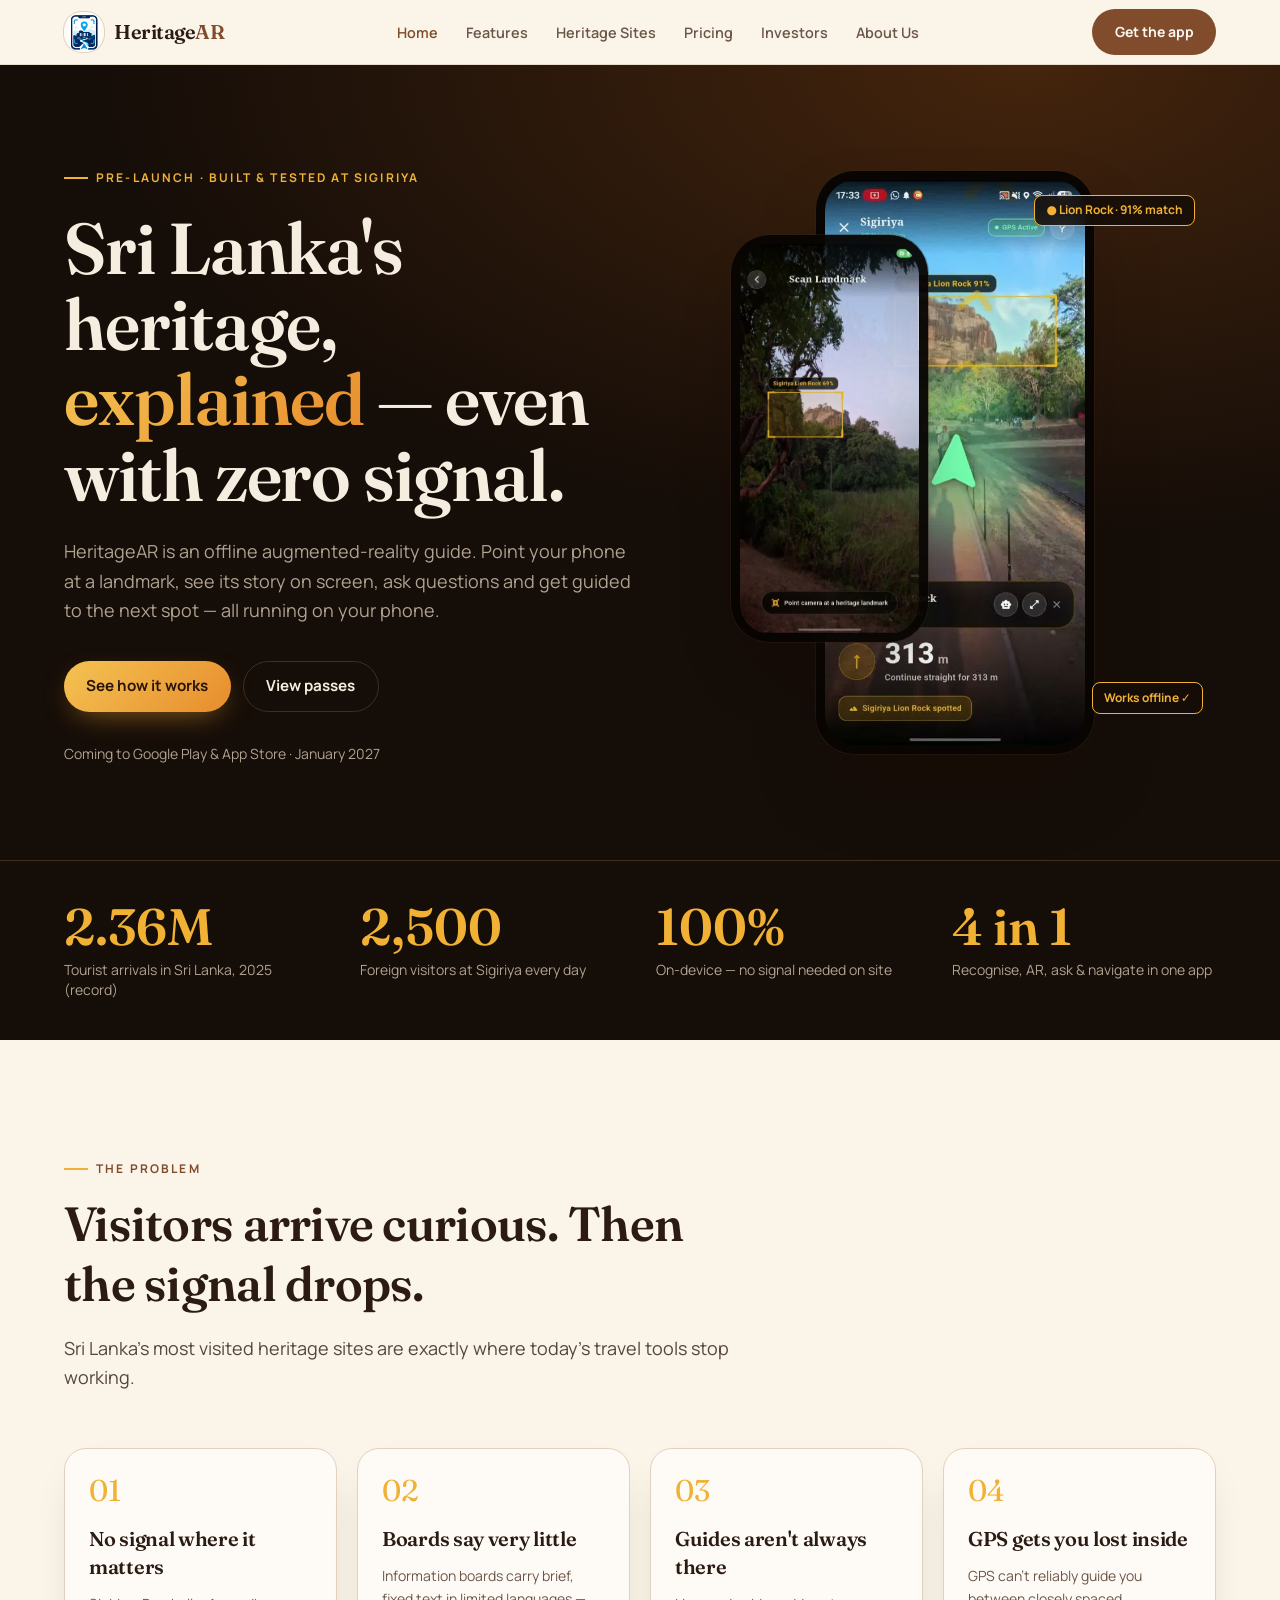
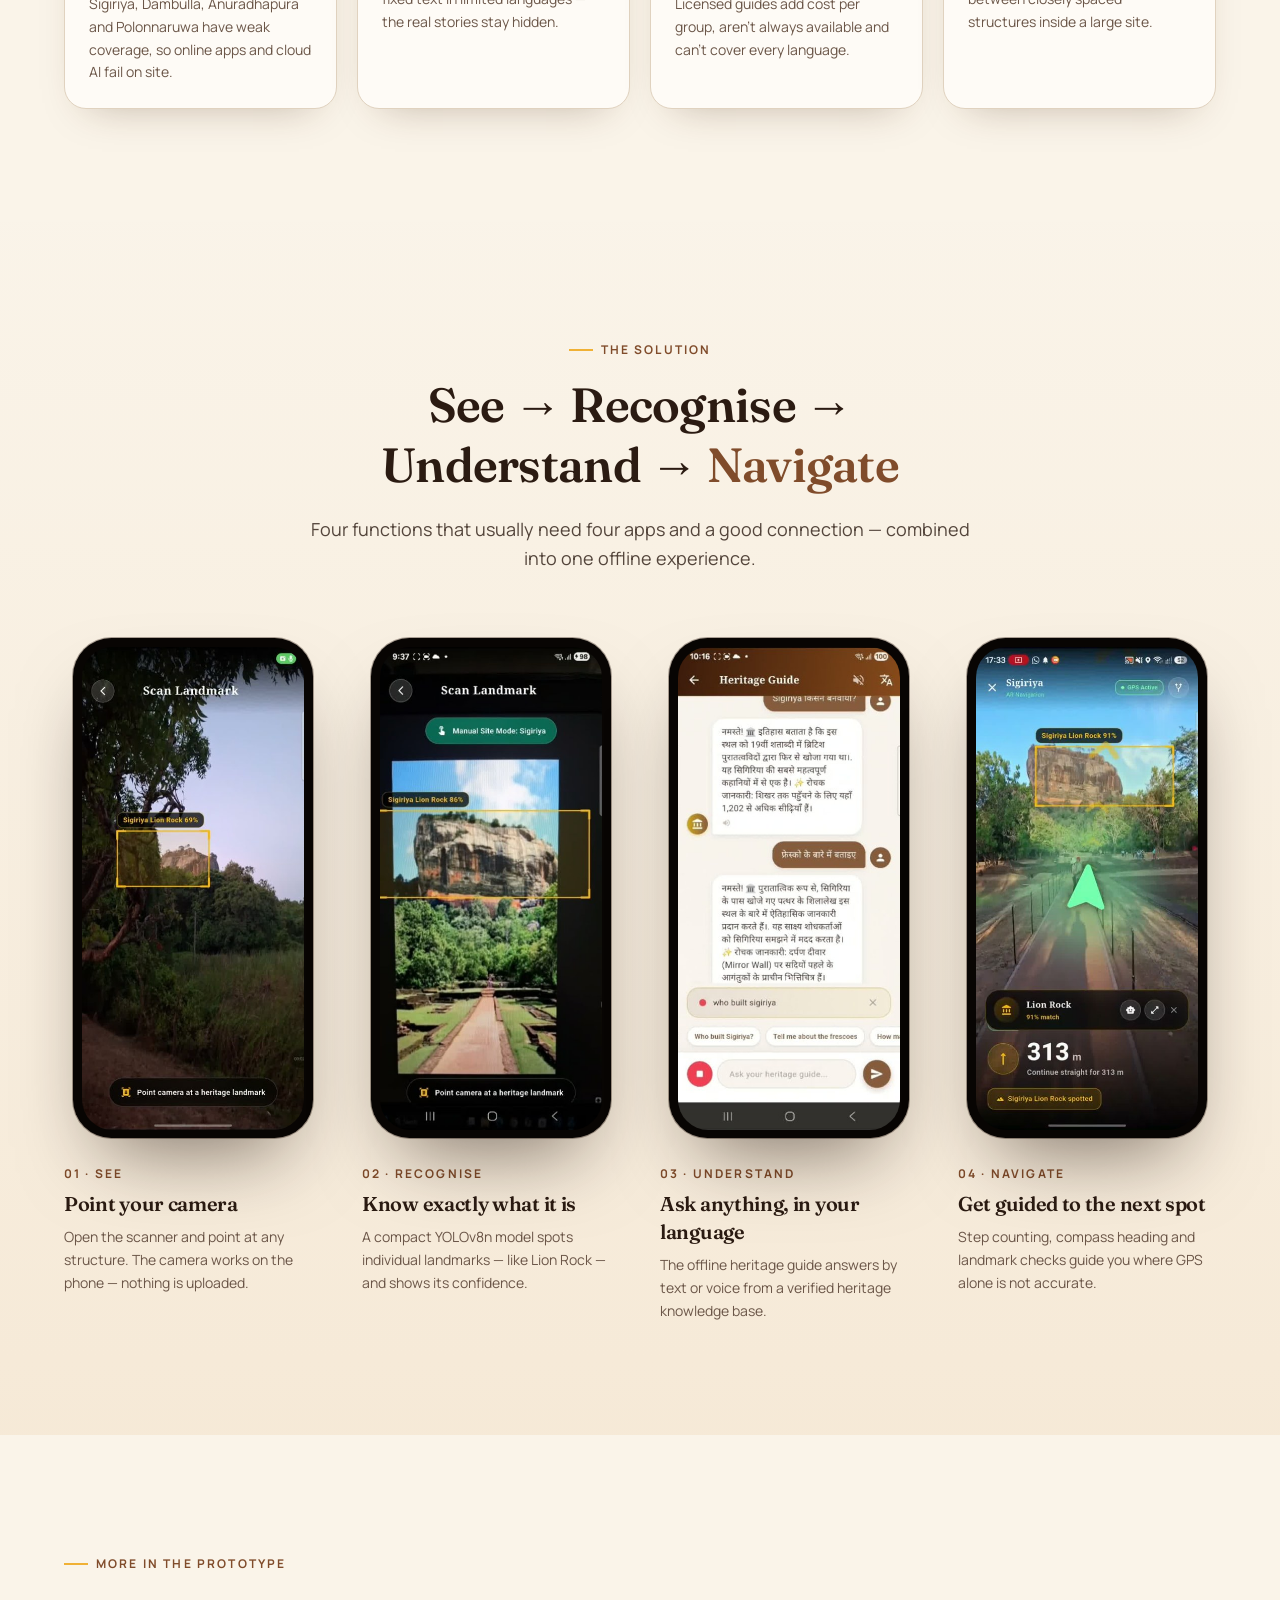
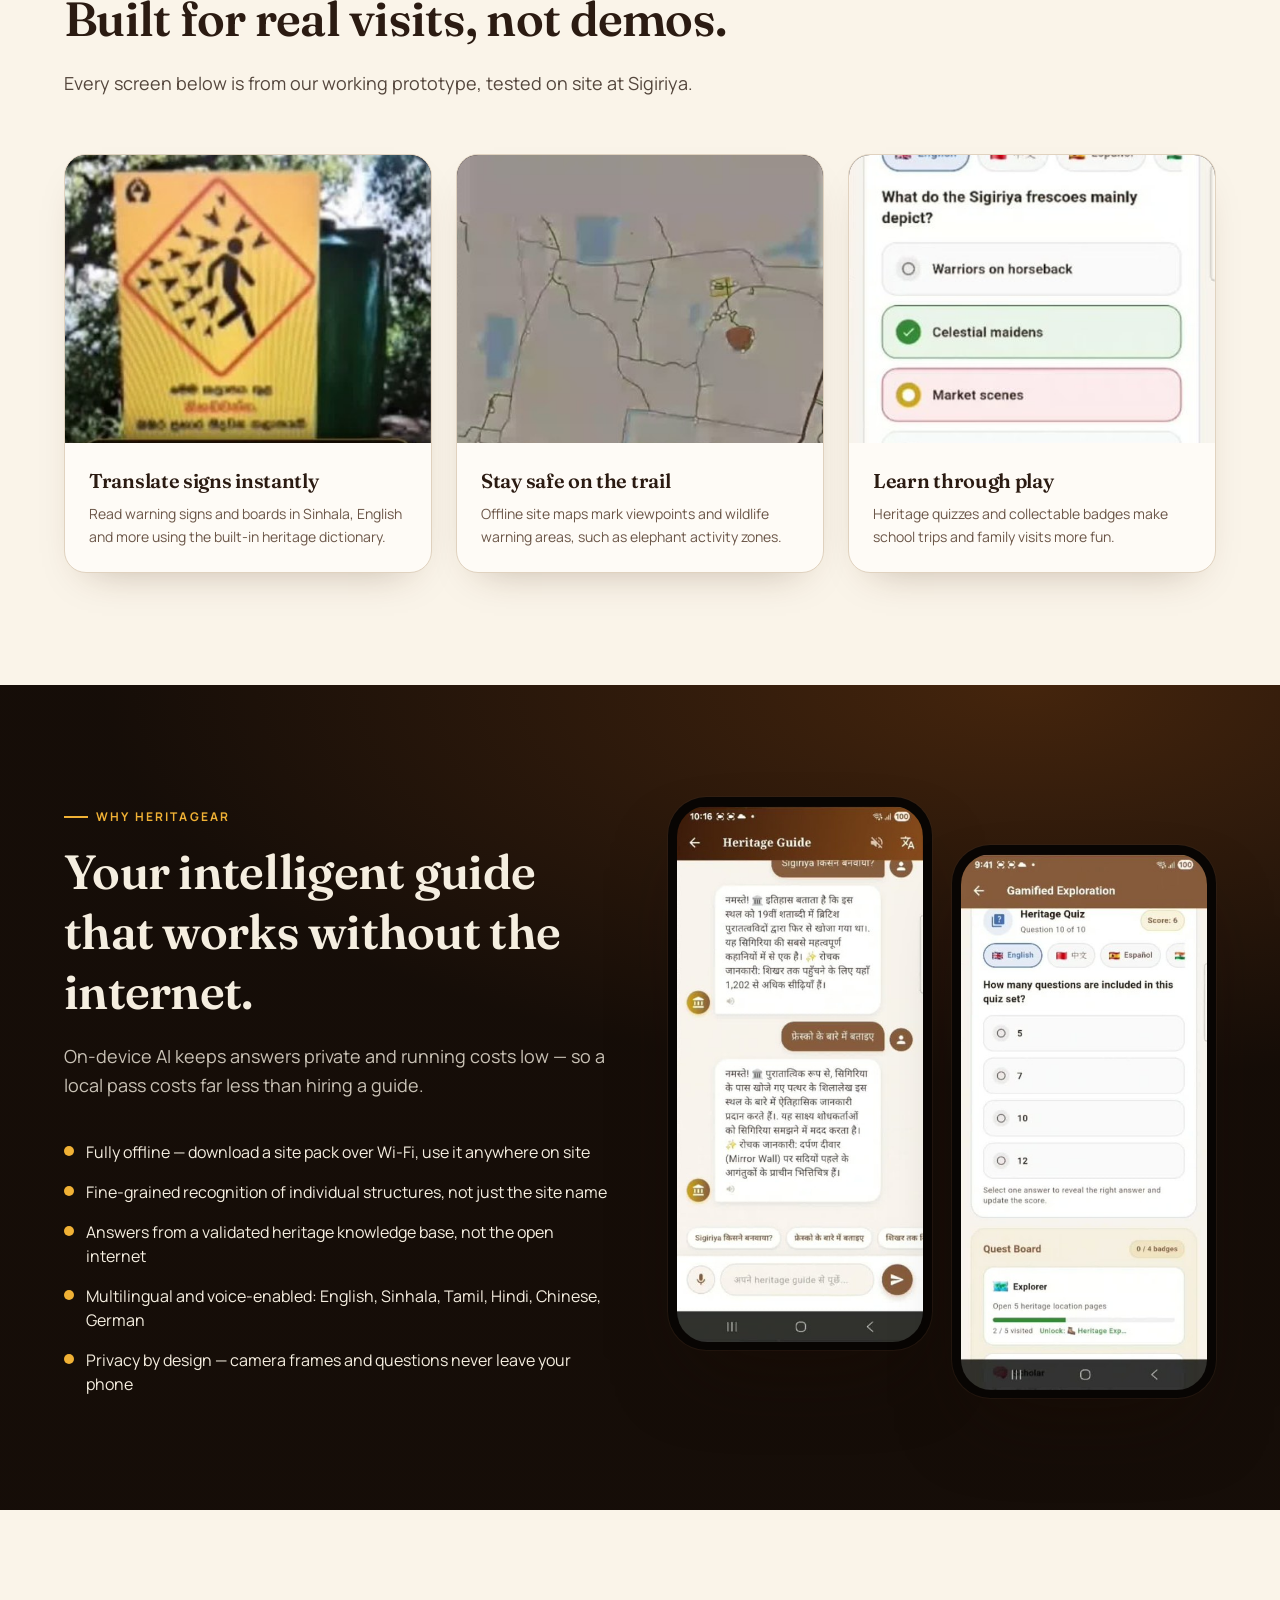
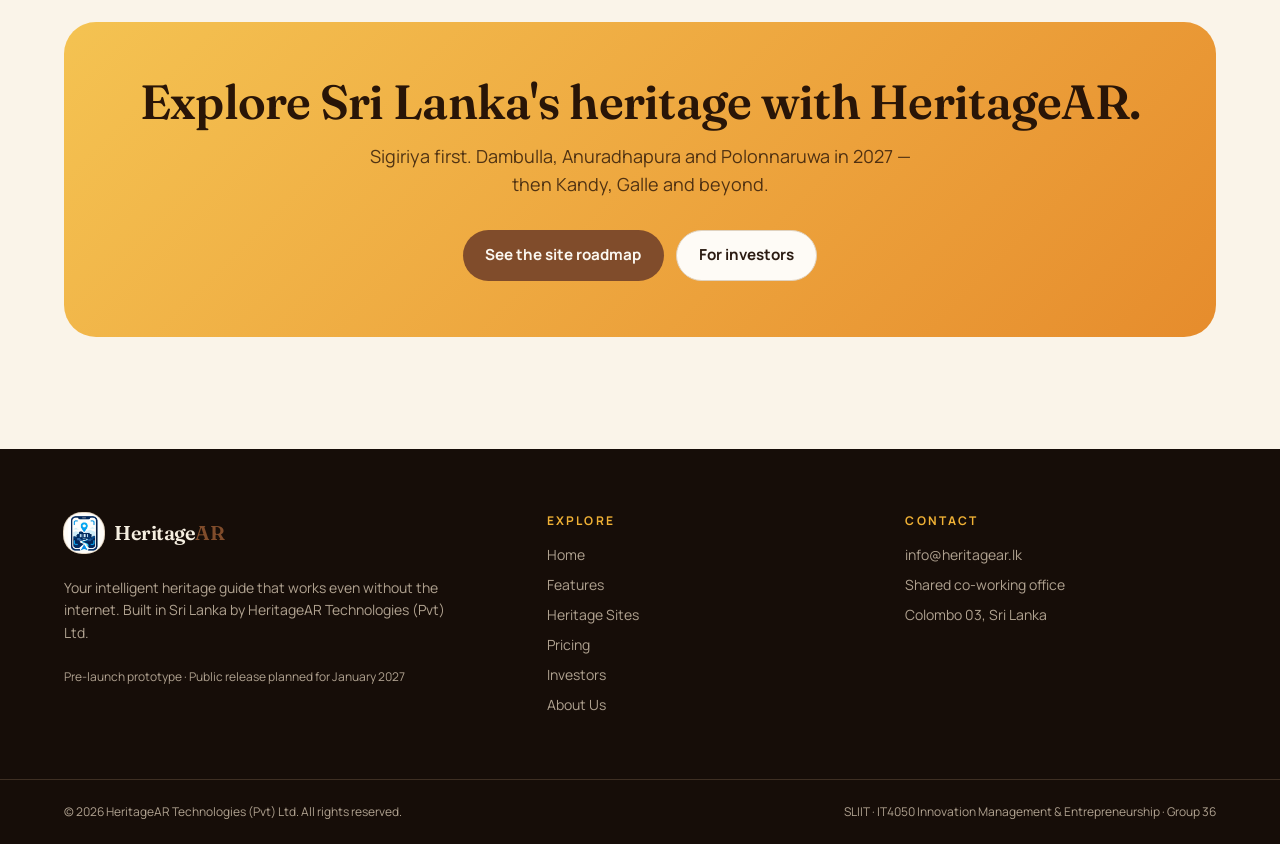
==== index.html @ 264a01e4 "update" ====
<!DOCTYPE html>
<html lang="en">
<head>
<meta charset="utf-8">
<meta name="viewport" content="width=device-width, initial-scale=1">
<title>HeritageAR — Your Offline AR Heritage Guide for Sri Lanka</title>
<meta name="description" content="Point your phone at Sigiriya and more. HeritageAR recognises landmarks, shows AR stories, answers questions and guides you — with no internet.">
<link rel="icon" href="favicon.ico">
<link rel="preconnect" href="https://fonts.googleapis.com">
<link rel="preconnect" href="https://fonts.gstatic.com" crossorigin>
<link rel="stylesheet" href="https://fonts.googleapis.com/css2?family=Fraunces:opsz,wght@9..144,400;9..144,600;9..144,700&family=Manrope:wght@400;500;600;700;800&display=swap">
<link rel="stylesheet" href="style.css">
</head>
<body>
<div class="flex min-h-screen flex-col" data-tsd-source="/src/routes/__root.tsx:136:7"><header class="sticky top-0 z-50 border-b border-border/70 bg-background/85 backdrop-blur-md" data-tsd-source="/src/components/site/SiteHeader.tsx:28:5"><nav aria-label="Primary" class="container-site flex h-16 items-center justify-between gap-6" data-tsd-source="/src/components/site/SiteHeader.tsx:29:7"><a class="inline-flex items-center gap-2.5 active" aria-label="HeritageAR home" data-tsd-source="/src/components/site/SiteHeader.tsx:15:5" href="index.html" data-status="active" aria-current="page"><span class="grid h-10 w-10 place-items-center overflow-hidden rounded-xl bg-card ring-1 ring-border" data-tsd-source="/src/components/site/SiteHeader.tsx:16:7"><img src="images/heritagear-logo-icon.png" alt="" class="h-9 w-9 object-contain" data-tsd-source="/src/components/site/SiteHeader.tsx:17:9"></span><span class="font-display text-xl font-semibold tracking-tight" data-tsd-source="/src/components/site/SiteHeader.tsx:19:7">Heritage<span class="text-primary" data-tsd-source="/src/components/site/SiteHeader.tsx:20:17">AR</span></span></a><ul class="hidden items-center gap-7 lg:flex" data-tsd-source="/src/components/site/SiteHeader.tsx:31:9"><li data-tsd-source="/src/components/site/SiteHeader.tsx:33:13"><a class="nav-link nav-link active" data-tsd-source="/src/components/site/SiteHeader.tsx:34:15" href="index.html" data-status="active" aria-current="page">Home</a></li><li data-tsd-source="/src/components/site/SiteHeader.tsx:33:13"><a class="nav-link" data-tsd-source="/src/components/site/SiteHeader.tsx:34:15" href="features.html">Features</a></li><li data-tsd-source="/src/components/site/SiteHeader.tsx:33:13"><a class="nav-link" data-tsd-source="/src/components/site/SiteHeader.tsx:34:15" href="sites.html">Heritage Sites</a></li><li data-tsd-source="/src/components/site/SiteHeader.tsx:33:13"><a class="nav-link" data-tsd-source="/src/components/site/SiteHeader.tsx:34:15" href="pricing.html">Pricing</a></li><li data-tsd-source="/src/components/site/SiteHeader.tsx:33:13"><a class="nav-link" data-tsd-source="/src/components/site/SiteHeader.tsx:34:15" href="investors.html">Investors</a></li><li data-tsd-source="/src/components/site/SiteHeader.tsx:33:13"><a class="nav-link" data-tsd-source="/src/components/site/SiteHeader.tsx:34:15" href="about.html">About Us</a></li></ul><div class="hidden lg:block" data-tsd-source="/src/components/site/SiteHeader.tsx:45:9"><a class="btn btn-primary text-sm" data-tsd-source="/src/components/site/SiteHeader.tsx:46:11" href="pricing.html">Get the app</a></div><details class="mobile-nav relative lg:hidden" data-tsd-source="/src/components/site/SiteHeader.tsx:50:9"><summary class="btn btn-outline px-4 py-2 text-sm" aria-label="Open menu" data-tsd-source="/src/components/site/SiteHeader.tsx:51:11">Menu</summary><ul class="card-heritage absolute right-0 mt-3 w-56 p-2" data-tsd-source="/src/components/site/SiteHeader.tsx:54:11"><li data-tsd-source="/src/components/site/SiteHeader.tsx:56:15"><a class="block rounded-lg px-3 py-2.5 text-sm font-semibold hover:bg-muted active" data-tsd-source="/src/components/site/SiteHeader.tsx:57:17" href="index.html" data-status="active" aria-current="page">Home</a></li><li data-tsd-source="/src/components/site/SiteHeader.tsx:56:15"><a class="block rounded-lg px-3 py-2.5 text-sm font-semibold hover:bg-muted" data-tsd-source="/src/components/site/SiteHeader.tsx:57:17" href="features.html">Features</a></li><li data-tsd-source="/src/components/site/SiteHeader.tsx:56:15"><a class="block rounded-lg px-3 py-2.5 text-sm font-semibold hover:bg-muted" data-tsd-source="/src/components/site/SiteHeader.tsx:57:17" href="sites.html">Heritage Sites</a></li><li data-tsd-source="/src/components/site/SiteHeader.tsx:56:15"><a class="block rounded-lg px-3 py-2.5 text-sm font-semibold hover:bg-muted" data-tsd-source="/src/components/site/SiteHeader.tsx:57:17" href="pricing.html">Pricing</a></li><li data-tsd-source="/src/components/site/SiteHeader.tsx:56:15"><a class="block rounded-lg px-3 py-2.5 text-sm font-semibold hover:bg-muted" data-tsd-source="/src/components/site/SiteHeader.tsx:57:17" href="investors.html">Investors</a></li><li data-tsd-source="/src/components/site/SiteHeader.tsx:56:15"><a class="block rounded-lg px-3 py-2.5 text-sm font-semibold hover:bg-muted" data-tsd-source="/src/components/site/SiteHeader.tsx:57:17" href="about.html">About Us</a></li></ul></details></nav></header><main id="main" class="flex-1" data-tsd-source="/src/routes/__root.tsx:138:9"><!--$--><section class="on-night bg-night-glow relative overflow-hidden" data-tsd-source="/src/routes/index.tsx:114:7"><div class="container-site grid items-center gap-14 py-16 md:py-24 lg:grid-cols-[1.1fr_1fr]" data-tsd-source="/src/routes/index.tsx:115:9"><div class="rise" data-tsd-source="/src/routes/index.tsx:116:11"><span class="eyebrow" data-tsd-source="/src/routes/index.tsx:117:13">Pre-launch · Built &amp; tested at Sigiriya</span><h1 class="mt-6 text-4xl font-semibold leading-[1.05] md:text-6xl lg:text-7xl" data-tsd-source="/src/routes/index.tsx:118:13">Sri Lanka's heritage, <span class="text-lamp" data-tsd-source="/src/routes/index.tsx:119:37">explained</span> — even with zero signal.</h1><p class="mt-6 max-w-xl text-lg leading-relaxed text-night-muted" data-tsd-source="/src/routes/index.tsx:122:13">HeritageAR is an offline augmented-reality guide. Point your phone at a landmark, see its story on screen, ask questions and get guided to the next spot — all running on your phone.</p><div class="mt-9 flex flex-wrap gap-3" data-tsd-source="/src/routes/index.tsx:127:13"><a class="btn btn-lamp" data-tsd-source="/src/routes/index.tsx:128:15" href="features.html">See how it works</a><a class="btn btn-ghost-night" data-tsd-source="/src/routes/index.tsx:131:15" href="pricing.html">View passes</a></div><p class="mt-8 text-sm text-night-muted" data-tsd-source="/src/routes/index.tsx:135:13">Coming to Google Play &amp; App Store · January 2027</p></div><div class="relative mx-auto flex w-full max-w-md justify-center" data-tsd-source="/src/routes/index.tsx:140:11"><div class="phone float-slow w-[62%]" data-tsd-source="/src/components/site/PhoneFrame.tsx:15:5"><img src="images/heritagear-ar-navigation.jpg" alt="HeritageAR AR navigation at Sigiriya" loading="lazy" data-tsd-source="/src/components/site/PhoneFrame.tsx:16:7"></div><div class="phone float-slower absolute -left-2 top-16 w-[44%] opacity-95 sm:left-0" data-tsd-source="/src/components/site/PhoneFrame.tsx:15:5"><img src="images/heritagear-scan-sigiriya.jpg" alt="HeritageAR landmark scanner" loading="lazy" data-tsd-source="/src/components/site/PhoneFrame.tsx:16:7"></div><span class="ar-tag absolute right-0 top-6 sm:-right-4" data-tsd-source="/src/routes/index.tsx:151:13">● Lion Rock · 91% match</span><span class="ar-tag absolute bottom-10 right-2 sm:-right-6" data-tsd-source="/src/routes/index.tsx:152:13">Works offline ✓</span></div></div><div class="border-t border-night-border" data-tsd-source="/src/routes/index.tsx:156:9"><dl class="container-site grid grid-cols-2 gap-8 py-10 md:grid-cols-4" data-tsd-source="/src/routes/index.tsx:157:11"><div data-tsd-source="/src/routes/index.tsx:159:15"><dt class="stat-number text-gold" data-tsd-source="/src/routes/index.tsx:160:17">2.36M</dt><dd class="mt-2 text-sm text-night-muted" data-tsd-source="/src/routes/index.tsx:161:17">Tourist arrivals in Sri Lanka, 2025 (record)</dd></div><div data-tsd-source="/src/routes/index.tsx:159:15"><dt class="stat-number text-gold" data-tsd-source="/src/routes/index.tsx:160:17">2,500</dt><dd class="mt-2 text-sm text-night-muted" data-tsd-source="/src/routes/index.tsx:161:17">Foreign visitors at Sigiriya every day</dd></div><div data-tsd-source="/src/routes/index.tsx:159:15"><dt class="stat-number text-gold" data-tsd-source="/src/routes/index.tsx:160:17">100%</dt><dd class="mt-2 text-sm text-night-muted" data-tsd-source="/src/routes/index.tsx:161:17">On-device — no signal needed on site</dd></div><div data-tsd-source="/src/routes/index.tsx:159:15"><dt class="stat-number text-gold" data-tsd-source="/src/routes/index.tsx:160:17">4 in 1</dt><dd class="mt-2 text-sm text-night-muted" data-tsd-source="/src/routes/index.tsx:161:17">Recognise, AR, ask &amp; navigate in one app</dd></div></dl></div></section><section class="section" data-tsd-source="/src/routes/index.tsx:169:7"><div class="container-site" data-tsd-source="/src/routes/index.tsx:170:9"><div class="max-w-2xl" data-tsd-source="/src/components/site/SectionHeading.tsx:15:5"><span class="eyebrow" data-tsd-source="/src/components/site/SectionHeading.tsx:16:7">The problem</span><h2 class="mt-4 text-3xl font-semibold leading-tight md:text-5xl" data-tsd-source="/src/components/site/SectionHeading.tsx:17:7">Visitors arrive curious. Then the signal drops.</h2><p class="mt-5 text-lg leading-relaxed opacity-80" data-tsd-source="/src/components/site/SectionHeading.tsx:18:20">Sri Lanka's most visited heritage sites are exactly where today's travel tools stop working.</p></div><div class="mt-14 grid gap-5 sm:grid-cols-2 lg:grid-cols-4" data-tsd-source="/src/routes/index.tsx:175:11"><article class="card-heritage p-6" data-tsd-source="/src/routes/index.tsx:177:15"><span class="font-display text-3xl text-gold" data-tsd-source="/src/routes/index.tsx:178:17">0<!-- -->1</span><h3 class="mt-4 text-xl font-semibold" data-tsd-source="/src/routes/index.tsx:179:17">No signal where it matters</h3><p class="mt-3 text-sm leading-relaxed text-muted-foreground" data-tsd-source="/src/routes/index.tsx:180:17">Sigiriya, Dambulla, Anuradhapura and Polonnaruwa have weak coverage, so online apps and cloud AI fail on site.</p></article><article class="card-heritage p-6" data-tsd-source="/src/routes/index.tsx:177:15"><span class="font-display text-3xl text-gold" data-tsd-source="/src/routes/index.tsx:178:17">0<!-- -->2</span><h3 class="mt-4 text-xl font-semibold" data-tsd-source="/src/routes/index.tsx:179:17">Boards say very little</h3><p class="mt-3 text-sm leading-relaxed text-muted-foreground" data-tsd-source="/src/routes/index.tsx:180:17">Information boards carry brief, fixed text in limited languages — the real stories stay hidden.</p></article><article class="card-heritage p-6" data-tsd-source="/src/routes/index.tsx:177:15"><span class="font-display text-3xl text-gold" data-tsd-source="/src/routes/index.tsx:178:17">0<!-- -->3</span><h3 class="mt-4 text-xl font-semibold" data-tsd-source="/src/routes/index.tsx:179:17">Guides aren't always there</h3><p class="mt-3 text-sm leading-relaxed text-muted-foreground" data-tsd-source="/src/routes/index.tsx:180:17">Licensed guides add cost per group, aren't always available and can't cover every language.</p></article><article class="card-heritage p-6" data-tsd-source="/src/routes/index.tsx:177:15"><span class="font-display text-3xl text-gold" data-tsd-source="/src/routes/index.tsx:178:17">0<!-- -->4</span><h3 class="mt-4 text-xl font-semibold" data-tsd-source="/src/routes/index.tsx:179:17">GPS gets you lost inside</h3><p class="mt-3 text-sm leading-relaxed text-muted-foreground" data-tsd-source="/src/routes/index.tsx:180:17">GPS can't reliably guide you between closely spaced structures inside a large site.</p></article></div></div></section><section class="section bg-paper" data-tsd-source="/src/routes/index.tsx:188:7"><div class="container-site" data-tsd-source="/src/routes/index.tsx:189:9"><div class="mx-auto max-w-2xl text-center" data-tsd-source="/src/components/site/SectionHeading.tsx:15:5"><span class="eyebrow" data-tsd-source="/src/components/site/SectionHeading.tsx:16:7">The solution</span><h2 class="mt-4 text-3xl font-semibold leading-tight md:text-5xl" data-tsd-source="/src/components/site/SectionHeading.tsx:17:7">See → Recognise → Understand → <span class="text-primary">Navigate</span></h2><p class="mt-5 text-lg leading-relaxed opacity-80" data-tsd-source="/src/components/site/SectionHeading.tsx:18:20">Four functions that usually need four apps and a good connection — combined into one offline experience.</p></div><div class="mt-16 grid gap-10 sm:grid-cols-2 lg:grid-cols-4" data-tsd-source="/src/routes/index.tsx:203:11"><article class="flex flex-col" data-tsd-source="/src/routes/index.tsx:205:15"><div class="phone mx-auto w-full max-w-[15rem]" data-tsd-source="/src/components/site/PhoneFrame.tsx:15:5"><img src="images/heritagear-scan-sigiriya.jpg" alt="HeritageAR Scan Landmark screen pointing at Sigiriya" loading="lazy" data-tsd-source="/src/components/site/PhoneFrame.tsx:16:7"></div><div class="mt-7" data-tsd-source="/src/routes/index.tsx:207:17"><p class="text-xs font-bold uppercase tracking-[0.18em] text-primary" data-tsd-source="/src/routes/index.tsx:208:19">01<!-- --> · <!-- -->See</p><h3 class="mt-2 text-xl font-semibold" data-tsd-source="/src/routes/index.tsx:211:19">Point your camera</h3><p class="mt-2 text-sm leading-relaxed text-muted-foreground" data-tsd-source="/src/routes/index.tsx:212:19">Open the scanner and point at any structure. The camera works on the phone — nothing is uploaded.</p></div></article><article class="flex flex-col" data-tsd-source="/src/routes/index.tsx:205:15"><div class="phone mx-auto w-full max-w-[15rem]" data-tsd-source="/src/components/site/PhoneFrame.tsx:15:5"><img src="images/heritagear-scan-manual.jpg" alt="Sigiriya Lion Rock detected with 86% confidence" loading="lazy" data-tsd-source="/src/components/site/PhoneFrame.tsx:16:7"></div><div class="mt-7" data-tsd-source="/src/routes/index.tsx:207:17"><p class="text-xs font-bold uppercase tracking-[0.18em] text-primary" data-tsd-source="/src/routes/index.tsx:208:19">02<!-- --> · <!-- -->Recognise</p><h3 class="mt-2 text-xl font-semibold" data-tsd-source="/src/routes/index.tsx:211:19">Know exactly what it is</h3><p class="mt-2 text-sm leading-relaxed text-muted-foreground" data-tsd-source="/src/routes/index.tsx:212:19">A compact YOLOv8n model spots individual landmarks — like Lion Rock — and shows its confidence.</p></div></article><article class="flex flex-col" data-tsd-source="/src/routes/index.tsx:205:15"><div class="phone mx-auto w-full max-w-[15rem]" data-tsd-source="/src/components/site/PhoneFrame.tsx:15:5"><img src="images/heritagear-guide-chat-voice.jpg" alt="Heritage Guide chat answering who built Sigiriya" loading="lazy" data-tsd-source="/src/components/site/PhoneFrame.tsx:16:7"></div><div class="mt-7" data-tsd-source="/src/routes/index.tsx:207:17"><p class="text-xs font-bold uppercase tracking-[0.18em] text-primary" data-tsd-source="/src/routes/index.tsx:208:19">03<!-- --> · <!-- -->Understand</p><h3 class="mt-2 text-xl font-semibold" data-tsd-source="/src/routes/index.tsx:211:19">Ask anything, in your language</h3><p class="mt-2 text-sm leading-relaxed text-muted-foreground" data-tsd-source="/src/routes/index.tsx:212:19">The offline heritage guide answers by text or voice from a verified heritage knowledge base.</p></div></article><article class="flex flex-col" data-tsd-source="/src/routes/index.tsx:205:15"><div class="phone mx-auto w-full max-w-[15rem]" data-tsd-source="/src/components/site/PhoneFrame.tsx:15:5"><img src="images/heritagear-ar-navigation.jpg" alt="AR navigation arrow guiding to Lion Rock, 313 m ahead" loading="lazy" data-tsd-source="/src/components/site/PhoneFrame.tsx:16:7"></div><div class="mt-7" data-tsd-source="/src/routes/index.tsx:207:17"><p class="text-xs font-bold uppercase tracking-[0.18em] text-primary" data-tsd-source="/src/routes/index.tsx:208:19">04<!-- --> · <!-- -->Navigate</p><h3 class="mt-2 text-xl font-semibold" data-tsd-source="/src/routes/index.tsx:211:19">Get guided to the next spot</h3><p class="mt-2 text-sm leading-relaxed text-muted-foreground" data-tsd-source="/src/routes/index.tsx:212:19">Step counting, compass heading and landmark checks guide you where GPS alone is not accurate.</p></div></article></div></div></section><section class="section" data-tsd-source="/src/routes/index.tsx:221:7"><div class="container-site" data-tsd-source="/src/routes/index.tsx:222:9"><div class="max-w-2xl" data-tsd-source="/src/components/site/SectionHeading.tsx:15:5"><span class="eyebrow" data-tsd-source="/src/components/site/SectionHeading.tsx:16:7">More in the prototype</span><h2 class="mt-4 text-3xl font-semibold leading-tight md:text-5xl" data-tsd-source="/src/components/site/SectionHeading.tsx:17:7">Built for real visits, not demos.</h2><p class="mt-5 text-lg leading-relaxed opacity-80" data-tsd-source="/src/components/site/SectionHeading.tsx:18:20">Every screen below is from our working prototype, tested on site at Sigiriya.</p></div><div class="mt-14 grid gap-6 md:grid-cols-3" data-tsd-source="/src/routes/index.tsx:226:11"><article class="card-heritage overflow-hidden" data-tsd-source="/src/routes/index.tsx:228:15"><div class="h-72 overflow-hidden bg-night" data-tsd-source="/src/routes/index.tsx:229:17"><img src="images/heritagear-sign-translate.jpg" alt="Translating a wasp attack warning sign to Sinhala" loading="lazy" class="h-full w-full object-cover object-[center_30%]" data-tsd-source="/src/routes/index.tsx:230:19"></div><div class="p-6" data-tsd-source="/src/routes/index.tsx:237:17"><h3 class="text-xl font-semibold" data-tsd-source="/src/routes/index.tsx:238:19">Translate signs instantly</h3><p class="mt-2 text-sm leading-relaxed text-muted-foreground" data-tsd-source="/src/routes/index.tsx:239:19">Read warning signs and boards in Sinhala, English and more using the built-in heritage dictionary.</p></div></article><article class="card-heritage overflow-hidden" data-tsd-source="/src/routes/index.tsx:228:15"><div class="h-72 overflow-hidden bg-night" data-tsd-source="/src/routes/index.tsx:229:17"><img src="images/heritagear-wildlife-map.jpg" alt="Sigiriya map with elephant warning areas" loading="lazy" class="h-full w-full object-cover object-[center_30%]" data-tsd-source="/src/routes/index.tsx:230:19"></div><div class="p-6" data-tsd-source="/src/routes/index.tsx:237:17"><h3 class="text-xl font-semibold" data-tsd-source="/src/routes/index.tsx:238:19">Stay safe on the trail</h3><p class="mt-2 text-sm leading-relaxed text-muted-foreground" data-tsd-source="/src/routes/index.tsx:239:19">Offline site maps mark viewpoints and wildlife warning areas, such as elephant activity zones.</p></div></article><article class="card-heritage overflow-hidden" data-tsd-source="/src/routes/index.tsx:228:15"><div class="h-72 overflow-hidden bg-night" data-tsd-source="/src/routes/index.tsx:229:17"><img src="images/heritagear-quiz-answer.jpg" alt="Heritage quiz about the Sigiriya frescoes" loading="lazy" class="h-full w-full object-cover object-[center_30%]" data-tsd-source="/src/routes/index.tsx:230:19"></div><div class="p-6" data-tsd-source="/src/routes/index.tsx:237:17"><h3 class="text-xl font-semibold" data-tsd-source="/src/routes/index.tsx:238:19">Learn through play</h3><p class="mt-2 text-sm leading-relaxed text-muted-foreground" data-tsd-source="/src/routes/index.tsx:239:19">Heritage quizzes and collectable badges make school trips and family visits more fun.</p></div></article></div></div></section><section class="section on-night bg-night-glow" data-tsd-source="/src/routes/index.tsx:248:7"><div class="container-site grid items-center gap-14 lg:grid-cols-2" data-tsd-source="/src/routes/index.tsx:249:9"><div data-tsd-source="/src/routes/index.tsx:250:11"><div class="max-w-2xl" data-tsd-source="/src/components/site/SectionHeading.tsx:15:5"><span class="eyebrow" data-tsd-source="/src/components/site/SectionHeading.tsx:16:7">Why HeritageAR</span><h2 class="mt-4 text-3xl font-semibold leading-tight md:text-5xl" data-tsd-source="/src/components/site/SectionHeading.tsx:17:7">Your intelligent guide that works without the internet.</h2><p class="mt-5 text-lg leading-relaxed opacity-80" data-tsd-source="/src/components/site/SectionHeading.tsx:18:20">On-device AI keeps answers private and running costs low — so a local pass costs far less than hiring a guide.</p></div><ul class="mt-10 space-y-4" data-tsd-source="/src/routes/index.tsx:255:13"><li class="flex gap-3 text-night-foreground" data-tsd-source="/src/routes/index.tsx:263:17"><span class="mt-1.5 h-2.5 w-2.5 shrink-0 rounded-full bg-gold" data-tsd-source="/src/routes/index.tsx:264:19"></span><span data-tsd-source="/src/routes/index.tsx:265:19">Fully offline — download a site pack over Wi-Fi, use it anywhere on site</span></li><li class="flex gap-3 text-night-foreground" data-tsd-source="/src/routes/index.tsx:263:17"><span class="mt-1.5 h-2.5 w-2.5 shrink-0 rounded-full bg-gold" data-tsd-source="/src/routes/index.tsx:264:19"></span><span data-tsd-source="/src/routes/index.tsx:265:19">Fine-grained recognition of individual structures, not just the site name</span></li><li class="flex gap-3 text-night-foreground" data-tsd-source="/src/routes/index.tsx:263:17"><span class="mt-1.5 h-2.5 w-2.5 shrink-0 rounded-full bg-gold" data-tsd-source="/src/routes/index.tsx:264:19"></span><span data-tsd-source="/src/routes/index.tsx:265:19">Answers from a validated heritage knowledge base, not the open internet</span></li><li class="flex gap-3 text-night-foreground" data-tsd-source="/src/routes/index.tsx:263:17"><span class="mt-1.5 h-2.5 w-2.5 shrink-0 rounded-full bg-gold" data-tsd-source="/src/routes/index.tsx:264:19"></span><span data-tsd-source="/src/routes/index.tsx:265:19">Multilingual and voice-enabled: English, Sinhala, Tamil, Hindi, Chinese, German</span></li><li class="flex gap-3 text-night-foreground" data-tsd-source="/src/routes/index.tsx:263:17"><span class="mt-1.5 h-2.5 w-2.5 shrink-0 rounded-full bg-gold" data-tsd-source="/src/routes/index.tsx:264:19"></span><span data-tsd-source="/src/routes/index.tsx:265:19">Privacy by design — camera frames and questions never leave your phone</span></li></ul></div><div class="grid grid-cols-2 items-start gap-5" data-tsd-source="/src/routes/index.tsx:270:11"><div class="phone " data-tsd-source="/src/components/site/PhoneFrame.tsx:15:5"><img src="images/heritagear-guide-chat-hindi.jpg" alt="Heritage Guide answering in Hindi" loading="lazy" data-tsd-source="/src/components/site/PhoneFrame.tsx:16:7"></div><div class="phone mt-12" data-tsd-source="/src/components/site/PhoneFrame.tsx:15:5"><img src="images/heritagear-quiz-quest.jpg" alt="Quest board with explorer badge progress" loading="lazy" data-tsd-source="/src/components/site/PhoneFrame.tsx:16:7"></div></div></div></section><section class="section" data-tsd-source="/src/routes/index.tsx:282:7"><div class="container-site" data-tsd-source="/src/routes/index.tsx:283:9"><div class="bg-lamp rounded-[2rem] px-8 py-14 text-center md:px-16" data-tsd-source="/src/routes/index.tsx:284:11"><h2 class="text-3xl font-semibold md:text-5xl" data-tsd-source="/src/routes/index.tsx:285:13">Explore Sri Lanka's heritage with HeritageAR.</h2><p class="mx-auto mt-4 max-w-xl text-lg opacity-80" data-tsd-source="/src/routes/index.tsx:288:13">Sigiriya first. Dambulla, Anuradhapura and Polonnaruwa in 2027 — then Kandy, Galle and beyond.</p><div class="mt-8 flex flex-wrap justify-center gap-3" data-tsd-source="/src/routes/index.tsx:292:13"><a class="btn btn-primary" data-tsd-source="/src/routes/index.tsx:293:15" href="sites.html">See the site roadmap</a><a class="btn btn-outline" data-tsd-source="/src/routes/index.tsx:296:15" href="investors.html">For investors</a></div></div></div></section><!--/$--></main><footer class="on-night bg-night text-night-foreground" data-tsd-source="/src/components/site/SiteFooter.tsx:6:5"><div class="container-site grid gap-12 py-16 md:grid-cols-[1.4fr_1fr_1fr]" data-tsd-source="/src/components/site/SiteFooter.tsx:7:7"><div data-tsd-source="/src/components/site/SiteFooter.tsx:8:9"><a class="inline-flex items-center gap-2.5 active" aria-label="HeritageAR home" data-tsd-source="/src/components/site/SiteHeader.tsx:15:5" href="index.html" data-status="active" aria-current="page"><span class="grid h-10 w-10 place-items-center overflow-hidden rounded-xl bg-card ring-1 ring-border" data-tsd-source="/src/components/site/SiteHeader.tsx:16:7"><img src="images/heritagear-logo-icon.png" alt="" class="h-9 w-9 object-contain" data-tsd-source="/src/components/site/SiteHeader.tsx:17:9"></span><span class="font-display text-xl font-semibold tracking-tight" data-tsd-source="/src/components/site/SiteHeader.tsx:19:7">Heritage<span class="text-primary" data-tsd-source="/src/components/site/SiteHeader.tsx:20:17">AR</span></span></a><p class="mt-5 max-w-sm text-sm leading-relaxed text-night-muted" data-tsd-source="/src/components/site/SiteFooter.tsx:10:11">Your intelligent heritage guide that works even without the internet. Built in Sri Lanka by HeritageAR Technologies (Pvt) Ltd.</p><p class="mt-6 text-xs text-night-muted" data-tsd-source="/src/components/site/SiteFooter.tsx:14:11">Pre-launch prototype · Public release planned for January 2027</p></div><div data-tsd-source="/src/components/site/SiteFooter.tsx:18:9"><h3 class="font-sans text-xs font-bold uppercase tracking-[0.18em] text-gold" data-tsd-source="/src/components/site/SiteFooter.tsx:19:11">Explore</h3><ul class="mt-4 space-y-2.5 text-sm" data-tsd-source="/src/components/site/SiteFooter.tsx:22:11"><li data-tsd-source="/src/components/site/SiteFooter.tsx:24:15"><a class="text-night-muted hover:text-night-foreground active" data-tsd-source="/src/components/site/SiteFooter.tsx:25:17" href="index.html" data-status="active" aria-current="page">Home</a></li><li data-tsd-source="/src/components/site/SiteFooter.tsx:24:15"><a class="text-night-muted hover:text-night-foreground" data-tsd-source="/src/components/site/SiteFooter.tsx:25:17" href="features.html">Features</a></li><li data-tsd-source="/src/components/site/SiteFooter.tsx:24:15"><a class="text-night-muted hover:text-night-foreground" data-tsd-source="/src/components/site/SiteFooter.tsx:25:17" href="sites.html">Heritage Sites</a></li><li data-tsd-source="/src/components/site/SiteFooter.tsx:24:15"><a class="text-night-muted hover:text-night-foreground" data-tsd-source="/src/components/site/SiteFooter.tsx:25:17" href="pricing.html">Pricing</a></li><li data-tsd-source="/src/components/site/SiteFooter.tsx:24:15"><a class="text-night-muted hover:text-night-foreground" data-tsd-source="/src/components/site/SiteFooter.tsx:25:17" href="investors.html">Investors</a></li><li data-tsd-source="/src/components/site/SiteFooter.tsx:24:15"><a class="text-night-muted hover:text-night-foreground" data-tsd-source="/src/components/site/SiteFooter.tsx:25:17" href="about.html">About Us</a></li></ul></div><div data-tsd-source="/src/components/site/SiteFooter.tsx:32:9"><h3 class="font-sans text-xs font-bold uppercase tracking-[0.18em] text-gold" data-tsd-source="/src/components/site/SiteFooter.tsx:33:11">Contact</h3><ul class="mt-4 space-y-2.5 text-sm text-night-muted" data-tsd-source="/src/components/site/SiteFooter.tsx:36:11"><li data-tsd-source="/src/components/site/SiteFooter.tsx:37:13"><a href="mailto:info@heritagear.lk" class="hover:text-night-foreground" data-tsd-source="/src/components/site/SiteFooter.tsx:38:15">info@heritagear.lk</a></li><li data-tsd-source="/src/components/site/SiteFooter.tsx:42:13">Shared co-working office</li><li data-tsd-source="/src/components/site/SiteFooter.tsx:43:13">Colombo 03, Sri Lanka</li></ul></div></div><div class="border-t border-night-border" data-tsd-source="/src/components/site/SiteFooter.tsx:47:7"><div class="container-site flex flex-col gap-2 py-6 text-xs text-night-muted sm:flex-row sm:justify-between" data-tsd-source="/src/components/site/SiteFooter.tsx:48:9"><span data-tsd-source="/src/components/site/SiteFooter.tsx:49:11">© 2026 HeritageAR Technologies (Pvt) Ltd. All rights reserved.</span><span data-tsd-source="/src/components/site/SiteFooter.tsx:50:11">SLIIT · IT4050 Innovation Management &amp; Entrepreneurship · Group 36</span></div></div></footer></div>
</body>
</html>
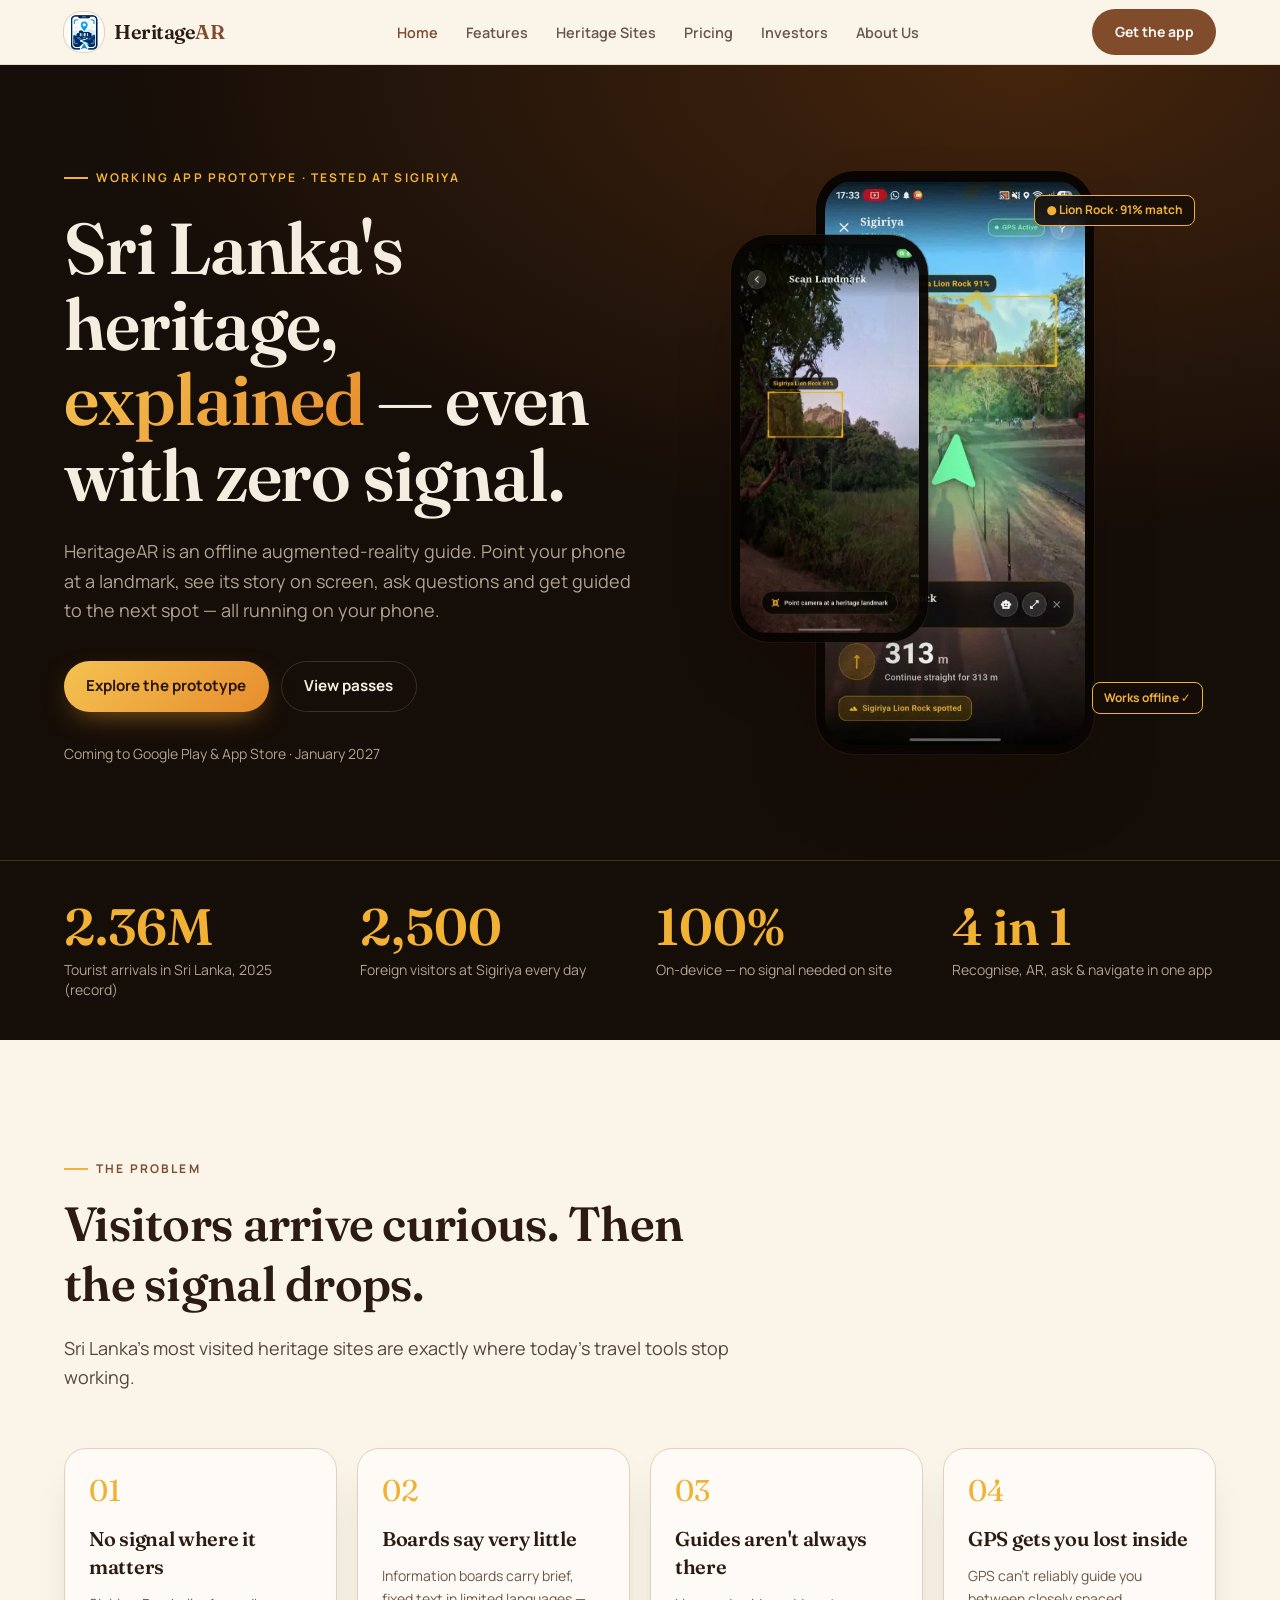
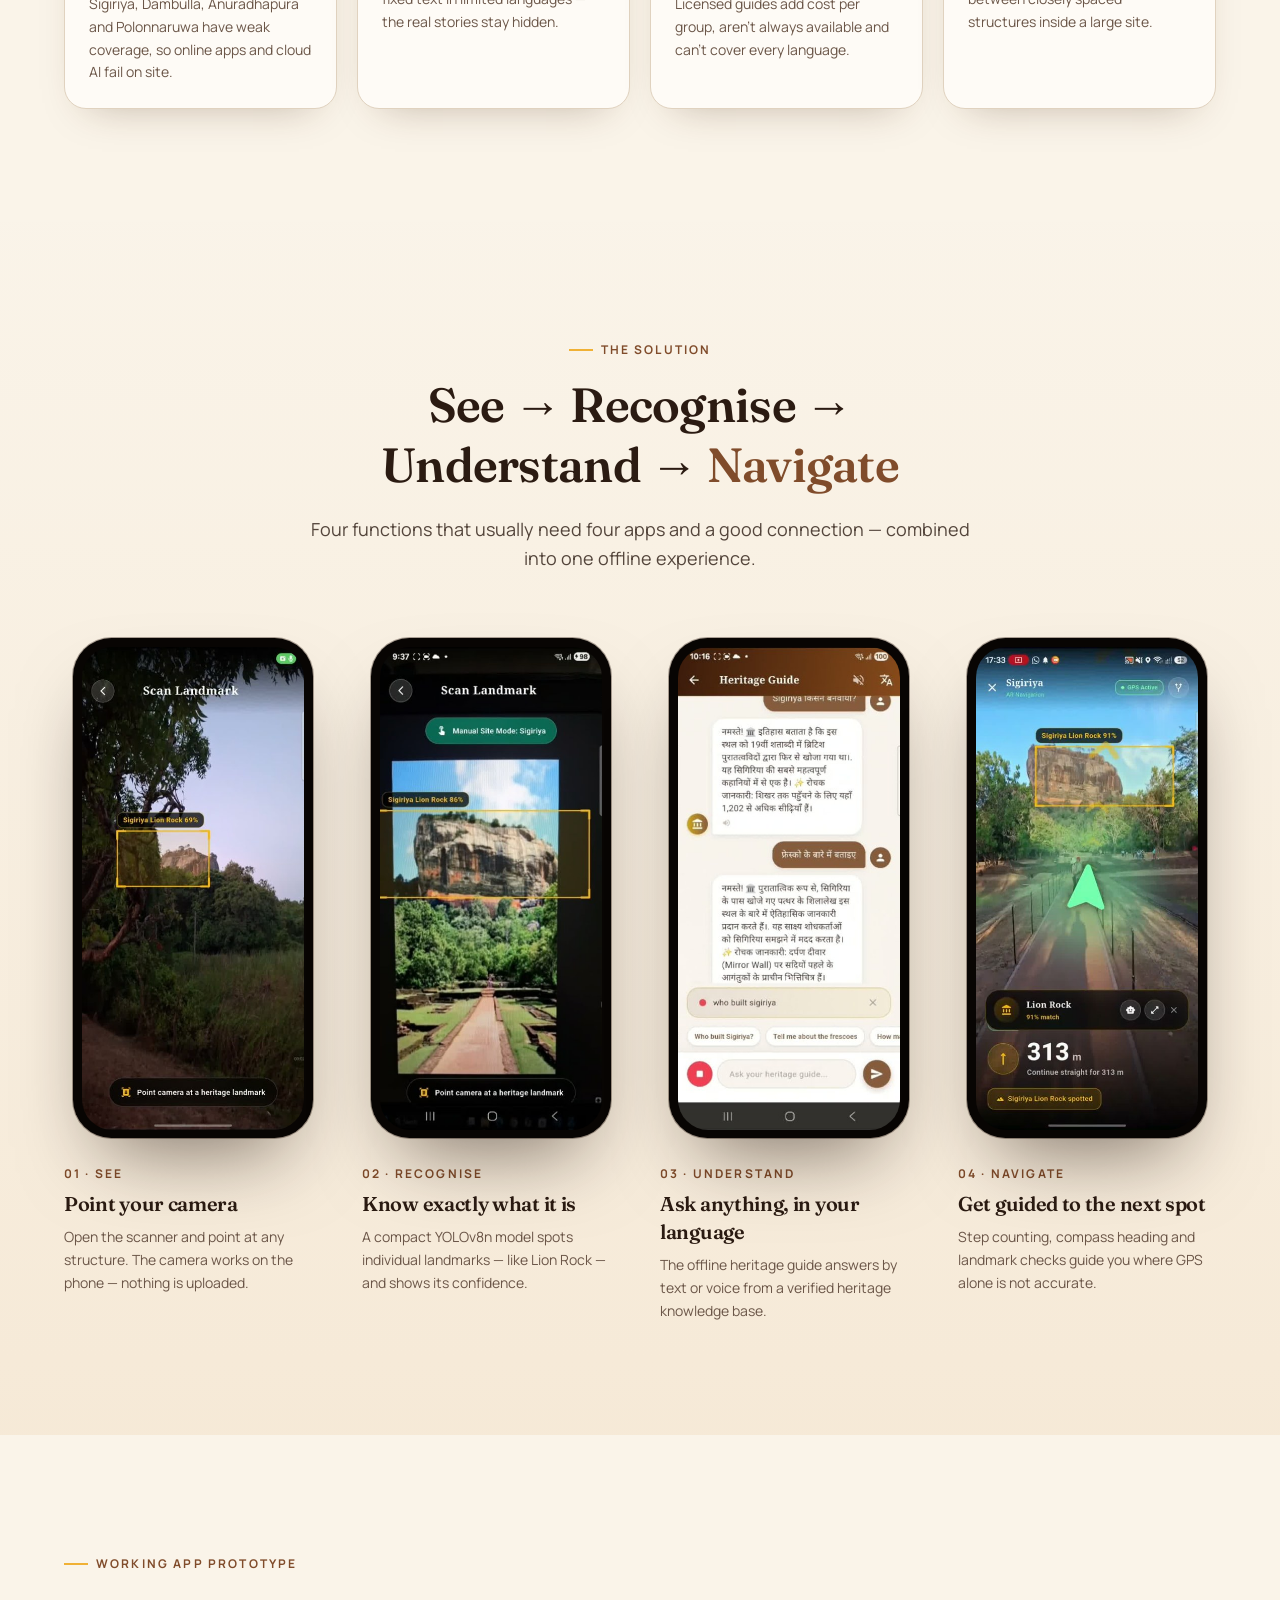
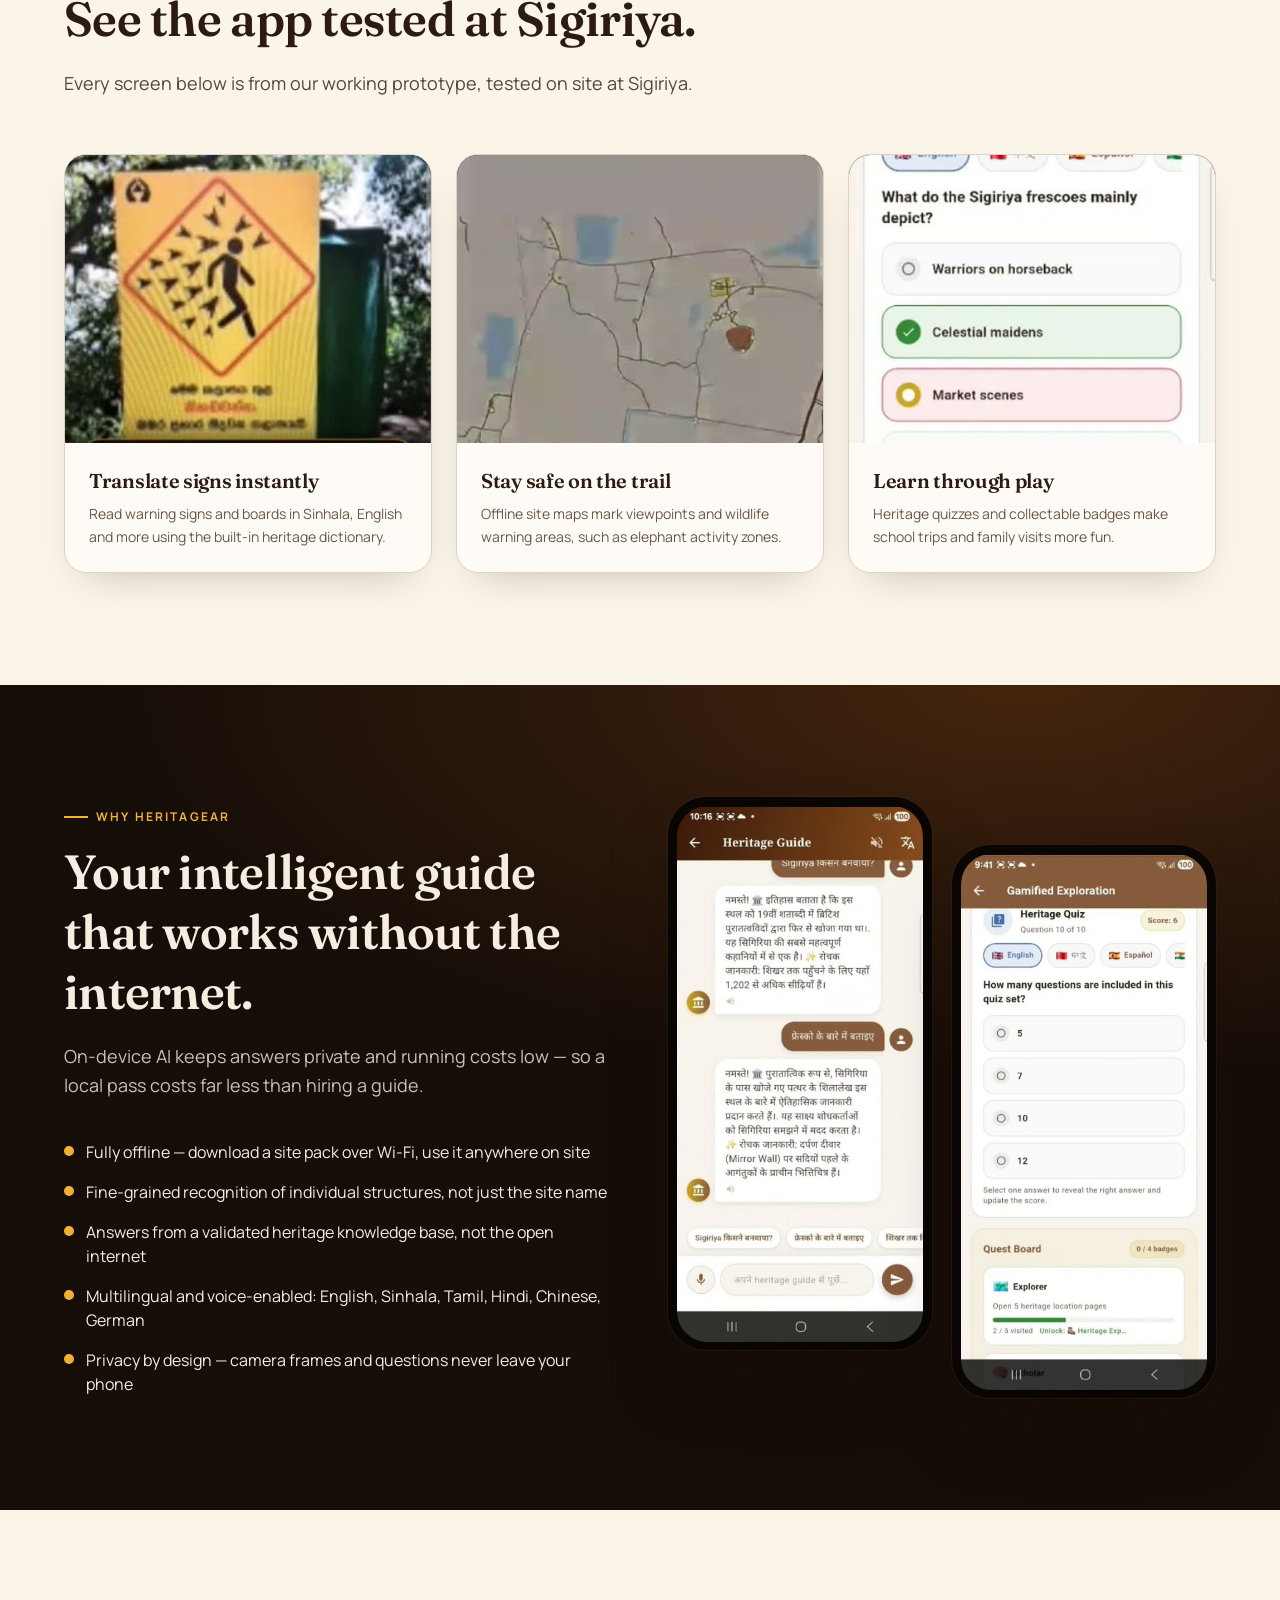
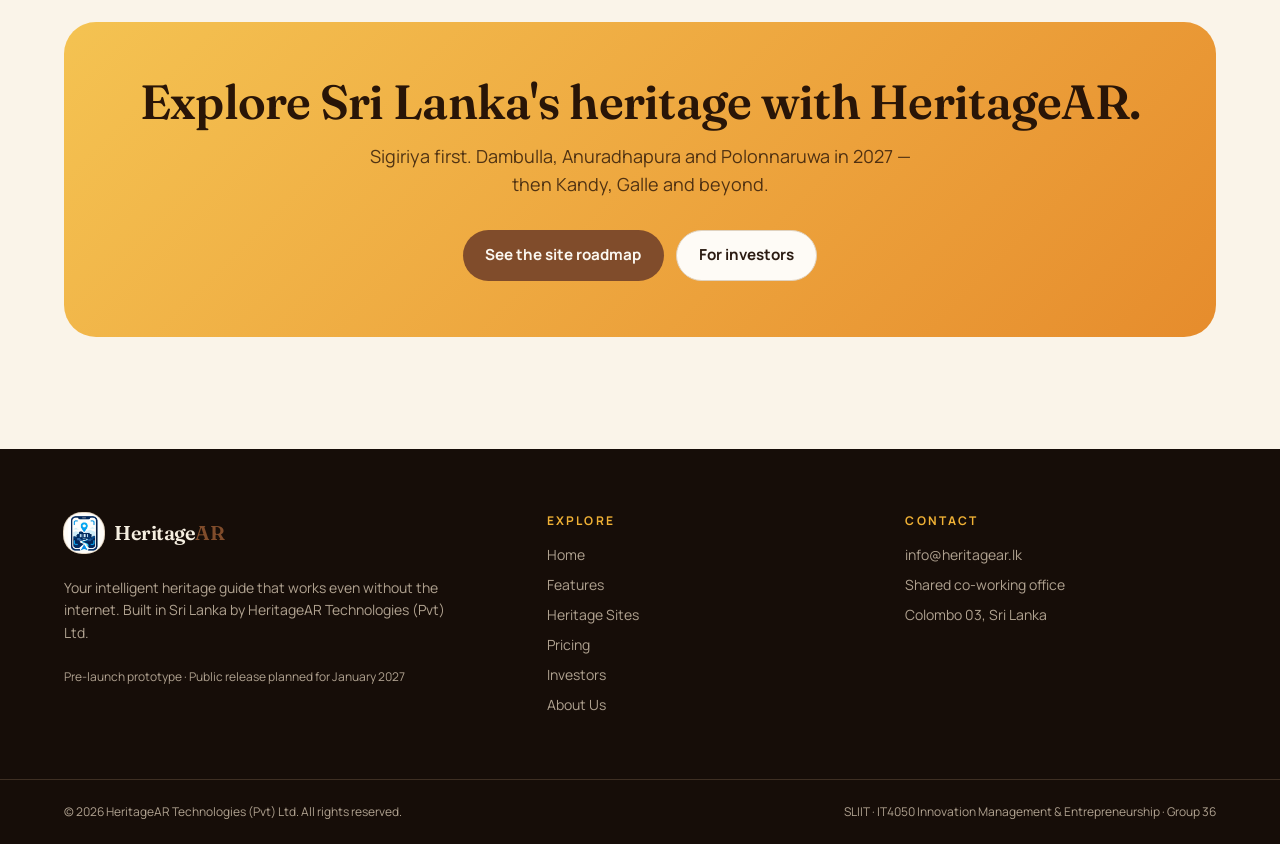
==== commit f2178cb8: "update" ====
--- a/index.html
+++ b/index.html
@@ -12,6 +12,6 @@
 <link rel="stylesheet" href="style.css">
 </head>
 <body>
-<div class="flex min-h-screen flex-col" data-tsd-source="/src/routes/__root.tsx:136:7"><header class="sticky top-0 z-50 border-b border-border/70 bg-background/85 backdrop-blur-md" data-tsd-source="/src/components/site/SiteHeader.tsx:28:5"><nav aria-label="Primary" class="container-site flex h-16 items-center justify-between gap-6" data-tsd-source="/src/components/site/SiteHeader.tsx:29:7"><a class="inline-flex items-center gap-2.5 active" aria-label="HeritageAR home" data-tsd-source="/src/components/site/SiteHeader.tsx:15:5" href="index.html" data-status="active" aria-current="page"><span class="grid h-10 w-10 place-items-center overflow-hidden rounded-xl bg-card ring-1 ring-border" data-tsd-source="/src/components/site/SiteHeader.tsx:16:7"><img src="images/heritagear-logo-icon.png" alt="" class="h-9 w-9 object-contain" data-tsd-source="/src/components/site/SiteHeader.tsx:17:9"></span><span class="font-display text-xl font-semibold tracking-tight" data-tsd-source="/src/components/site/SiteHeader.tsx:19:7">Heritage<span class="text-primary" data-tsd-source="/src/components/site/SiteHeader.tsx:20:17">AR</span></span></a><ul class="hidden items-center gap-7 lg:flex" data-tsd-source="/src/components/site/SiteHeader.tsx:31:9"><li data-tsd-source="/src/components/site/SiteHeader.tsx:33:13"><a class="nav-link nav-link active" data-tsd-source="/src/components/site/SiteHeader.tsx:34:15" href="index.html" data-status="active" aria-current="page">Home</a></li><li data-tsd-source="/src/components/site/SiteHeader.tsx:33:13"><a class="nav-link" data-tsd-source="/src/components/site/SiteHeader.tsx:34:15" href="features.html">Features</a></li><li data-tsd-source="/src/components/site/SiteHeader.tsx:33:13"><a class="nav-link" data-tsd-source="/src/components/site/SiteHeader.tsx:34:15" href="sites.html">Heritage Sites</a></li><li data-tsd-source="/src/components/site/SiteHeader.tsx:33:13"><a class="nav-link" data-tsd-source="/src/components/site/SiteHeader.tsx:34:15" href="pricing.html">Pricing</a></li><li data-tsd-source="/src/components/site/SiteHeader.tsx:33:13"><a class="nav-link" data-tsd-source="/src/components/site/SiteHeader.tsx:34:15" href="investors.html">Investors</a></li><li data-tsd-source="/src/components/site/SiteHeader.tsx:33:13"><a class="nav-link" data-tsd-source="/src/components/site/SiteHeader.tsx:34:15" href="about.html">About Us</a></li></ul><div class="hidden lg:block" data-tsd-source="/src/components/site/SiteHeader.tsx:45:9"><a class="btn btn-primary text-sm" data-tsd-source="/src/components/site/SiteHeader.tsx:46:11" href="pricing.html">Get the app</a></div><details class="mobile-nav relative lg:hidden" data-tsd-source="/src/components/site/SiteHeader.tsx:50:9"><summary class="btn btn-outline px-4 py-2 text-sm" aria-label="Open menu" data-tsd-source="/src/components/site/SiteHeader.tsx:51:11">Menu</summary><ul class="card-heritage absolute right-0 mt-3 w-56 p-2" data-tsd-source="/src/components/site/SiteHeader.tsx:54:11"><li data-tsd-source="/src/components/site/SiteHeader.tsx:56:15"><a class="block rounded-lg px-3 py-2.5 text-sm font-semibold hover:bg-muted active" data-tsd-source="/src/components/site/SiteHeader.tsx:57:17" href="index.html" data-status="active" aria-current="page">Home</a></li><li data-tsd-source="/src/components/site/SiteHeader.tsx:56:15"><a class="block rounded-lg px-3 py-2.5 text-sm font-semibold hover:bg-muted" data-tsd-source="/src/components/site/SiteHeader.tsx:57:17" href="features.html">Features</a></li><li data-tsd-source="/src/components/site/SiteHeader.tsx:56:15"><a class="block rounded-lg px-3 py-2.5 text-sm font-semibold hover:bg-muted" data-tsd-source="/src/components/site/SiteHeader.tsx:57:17" href="sites.html">Heritage Sites</a></li><li data-tsd-source="/src/components/site/SiteHeader.tsx:56:15"><a class="block rounded-lg px-3 py-2.5 text-sm font-semibold hover:bg-muted" data-tsd-source="/src/components/site/SiteHeader.tsx:57:17" href="pricing.html">Pricing</a></li><li data-tsd-source="/src/components/site/SiteHeader.tsx:56:15"><a class="block rounded-lg px-3 py-2.5 text-sm font-semibold hover:bg-muted" data-tsd-source="/src/components/site/SiteHeader.tsx:57:17" href="investors.html">Investors</a></li><li data-tsd-source="/src/components/site/SiteHeader.tsx:56:15"><a class="block rounded-lg px-3 py-2.5 text-sm font-semibold hover:bg-muted" data-tsd-source="/src/components/site/SiteHeader.tsx:57:17" href="about.html">About Us</a></li></ul></details></nav></header><main id="main" class="flex-1" data-tsd-source="/src/routes/__root.tsx:138:9"><!--$--><section class="on-night bg-night-glow relative overflow-hidden" data-tsd-source="/src/routes/index.tsx:114:7"><div class="container-site grid items-center gap-14 py-16 md:py-24 lg:grid-cols-[1.1fr_1fr]" data-tsd-source="/src/routes/index.tsx:115:9"><div class="rise" data-tsd-source="/src/routes/index.tsx:116:11"><span class="eyebrow" data-tsd-source="/src/routes/index.tsx:117:13">Pre-launch · Built &amp; tested at Sigiriya</span><h1 class="mt-6 text-4xl font-semibold leading-[1.05] md:text-6xl lg:text-7xl" data-tsd-source="/src/routes/index.tsx:118:13">Sri Lanka's heritage, <span class="text-lamp" data-tsd-source="/src/routes/index.tsx:119:37">explained</span> — even with zero signal.</h1><p class="mt-6 max-w-xl text-lg leading-relaxed text-night-muted" data-tsd-source="/src/routes/index.tsx:122:13">HeritageAR is an offline augmented-reality guide. Point your phone at a landmark, see its story on screen, ask questions and get guided to the next spot — all running on your phone.</p><div class="mt-9 flex flex-wrap gap-3" data-tsd-source="/src/routes/index.tsx:127:13"><a class="btn btn-lamp" data-tsd-source="/src/routes/index.tsx:128:15" href="features.html">See how it works</a><a class="btn btn-ghost-night" data-tsd-source="/src/routes/index.tsx:131:15" href="pricing.html">View passes</a></div><p class="mt-8 text-sm text-night-muted" data-tsd-source="/src/routes/index.tsx:135:13">Coming to Google Play &amp; App Store · January 2027</p></div><div class="relative mx-auto flex w-full max-w-md justify-center" data-tsd-source="/src/routes/index.tsx:140:11"><div class="phone float-slow w-[62%]" data-tsd-source="/src/components/site/PhoneFrame.tsx:15:5"><img src="images/heritagear-ar-navigation.jpg" alt="HeritageAR AR navigation at Sigiriya" loading="lazy" data-tsd-source="/src/components/site/PhoneFrame.tsx:16:7"></div><div class="phone float-slower absolute -left-2 top-16 w-[44%] opacity-95 sm:left-0" data-tsd-source="/src/components/site/PhoneFrame.tsx:15:5"><img src="images/heritagear-scan-sigiriya.jpg" alt="HeritageAR landmark scanner" loading="lazy" data-tsd-source="/src/components/site/PhoneFrame.tsx:16:7"></div><span class="ar-tag absolute right-0 top-6 sm:-right-4" data-tsd-source="/src/routes/index.tsx:151:13">● Lion Rock · 91% match</span><span class="ar-tag absolute bottom-10 right-2 sm:-right-6" data-tsd-source="/src/routes/index.tsx:152:13">Works offline ✓</span></div></div><div class="border-t border-night-border" data-tsd-source="/src/routes/index.tsx:156:9"><dl class="container-site grid grid-cols-2 gap-8 py-10 md:grid-cols-4" data-tsd-source="/src/routes/index.tsx:157:11"><div data-tsd-source="/src/routes/index.tsx:159:15"><dt class="stat-number text-gold" data-tsd-source="/src/routes/index.tsx:160:17">2.36M</dt><dd class="mt-2 text-sm text-night-muted" data-tsd-source="/src/routes/index.tsx:161:17">Tourist arrivals in Sri Lanka, 2025 (record)</dd></div><div data-tsd-source="/src/routes/index.tsx:159:15"><dt class="stat-number text-gold" data-tsd-source="/src/routes/index.tsx:160:17">2,500</dt><dd class="mt-2 text-sm text-night-muted" data-tsd-source="/src/routes/index.tsx:161:17">Foreign visitors at Sigiriya every day</dd></div><div data-tsd-source="/src/routes/index.tsx:159:15"><dt class="stat-number text-gold" data-tsd-source="/src/routes/index.tsx:160:17">100%</dt><dd class="mt-2 text-sm text-night-muted" data-tsd-source="/src/routes/index.tsx:161:17">On-device — no signal needed on site</dd></div><div data-tsd-source="/src/routes/index.tsx:159:15"><dt class="stat-number text-gold" data-tsd-source="/src/routes/index.tsx:160:17">4 in 1</dt><dd class="mt-2 text-sm text-night-muted" data-tsd-source="/src/routes/index.tsx:161:17">Recognise, AR, ask &amp; navigate in one app</dd></div></dl></div></section><section class="section" data-tsd-source="/src/routes/index.tsx:169:7"><div class="container-site" data-tsd-source="/src/routes/index.tsx:170:9"><div class="max-w-2xl" data-tsd-source="/src/components/site/SectionHeading.tsx:15:5"><span class="eyebrow" data-tsd-source="/src/components/site/SectionHeading.tsx:16:7">The problem</span><h2 class="mt-4 text-3xl font-semibold leading-tight md:text-5xl" data-tsd-source="/src/components/site/SectionHeading.tsx:17:7">Visitors arrive curious. Then the signal drops.</h2><p class="mt-5 text-lg leading-relaxed opacity-80" data-tsd-source="/src/components/site/SectionHeading.tsx:18:20">Sri Lanka's most visited heritage sites are exactly where today's travel tools stop working.</p></div><div class="mt-14 grid gap-5 sm:grid-cols-2 lg:grid-cols-4" data-tsd-source="/src/routes/index.tsx:175:11"><article class="card-heritage p-6" data-tsd-source="/src/routes/index.tsx:177:15"><span class="font-display text-3xl text-gold" data-tsd-source="/src/routes/index.tsx:178:17">0<!-- -->1</span><h3 class="mt-4 text-xl font-semibold" data-tsd-source="/src/routes/index.tsx:179:17">No signal where it matters</h3><p class="mt-3 text-sm leading-relaxed text-muted-foreground" data-tsd-source="/src/routes/index.tsx:180:17">Sigiriya, Dambulla, Anuradhapura and Polonnaruwa have weak coverage, so online apps and cloud AI fail on site.</p></article><article class="card-heritage p-6" data-tsd-source="/src/routes/index.tsx:177:15"><span class="font-display text-3xl text-gold" data-tsd-source="/src/routes/index.tsx:178:17">0<!-- -->2</span><h3 class="mt-4 text-xl font-semibold" data-tsd-source="/src/routes/index.tsx:179:17">Boards say very little</h3><p class="mt-3 text-sm leading-relaxed text-muted-foreground" data-tsd-source="/src/routes/index.tsx:180:17">Information boards carry brief, fixed text in limited languages — the real stories stay hidden.</p></article><article class="card-heritage p-6" data-tsd-source="/src/routes/index.tsx:177:15"><span class="font-display text-3xl text-gold" data-tsd-source="/src/routes/index.tsx:178:17">0<!-- -->3</span><h3 class="mt-4 text-xl font-semibold" data-tsd-source="/src/routes/index.tsx:179:17">Guides aren't always there</h3><p class="mt-3 text-sm leading-relaxed text-muted-foreground" data-tsd-source="/src/routes/index.tsx:180:17">Licensed guides add cost per group, aren't always available and can't cover every language.</p></article><article class="card-heritage p-6" data-tsd-source="/src/routes/index.tsx:177:15"><span class="font-display text-3xl text-gold" data-tsd-source="/src/routes/index.tsx:178:17">0<!-- -->4</span><h3 class="mt-4 text-xl font-semibold" data-tsd-source="/src/routes/index.tsx:179:17">GPS gets you lost inside</h3><p class="mt-3 text-sm leading-relaxed text-muted-foreground" data-tsd-source="/src/routes/index.tsx:180:17">GPS can't reliably guide you between closely spaced structures inside a large site.</p></article></div></div></section><section class="section bg-paper" data-tsd-source="/src/routes/index.tsx:188:7"><div class="container-site" data-tsd-source="/src/routes/index.tsx:189:9"><div class="mx-auto max-w-2xl text-center" data-tsd-source="/src/components/site/SectionHeading.tsx:15:5"><span class="eyebrow" data-tsd-source="/src/components/site/SectionHeading.tsx:16:7">The solution</span><h2 class="mt-4 text-3xl font-semibold leading-tight md:text-5xl" data-tsd-source="/src/components/site/SectionHeading.tsx:17:7">See → Recognise → Understand → <span class="text-primary">Navigate</span></h2><p class="mt-5 text-lg leading-relaxed opacity-80" data-tsd-source="/src/components/site/SectionHeading.tsx:18:20">Four functions that usually need four apps and a good connection — combined into one offline experience.</p></div><div class="mt-16 grid gap-10 sm:grid-cols-2 lg:grid-cols-4" data-tsd-source="/src/routes/index.tsx:203:11"><article class="flex flex-col" data-tsd-source="/src/routes/index.tsx:205:15"><div class="phone mx-auto w-full max-w-[15rem]" data-tsd-source="/src/components/site/PhoneFrame.tsx:15:5"><img src="images/heritagear-scan-sigiriya.jpg" alt="HeritageAR Scan Landmark screen pointing at Sigiriya" loading="lazy" data-tsd-source="/src/components/site/PhoneFrame.tsx:16:7"></div><div class="mt-7" data-tsd-source="/src/routes/index.tsx:207:17"><p class="text-xs font-bold uppercase tracking-[0.18em] text-primary" data-tsd-source="/src/routes/index.tsx:208:19">01<!-- --> · <!-- -->See</p><h3 class="mt-2 text-xl font-semibold" data-tsd-source="/src/routes/index.tsx:211:19">Point your camera</h3><p class="mt-2 text-sm leading-relaxed text-muted-foreground" data-tsd-source="/src/routes/index.tsx:212:19">Open the scanner and point at any structure. The camera works on the phone — nothing is uploaded.</p></div></article><article class="flex flex-col" data-tsd-source="/src/routes/index.tsx:205:15"><div class="phone mx-auto w-full max-w-[15rem]" data-tsd-source="/src/components/site/PhoneFrame.tsx:15:5"><img src="images/heritagear-scan-manual.jpg" alt="Sigiriya Lion Rock detected with 86% confidence" loading="lazy" data-tsd-source="/src/components/site/PhoneFrame.tsx:16:7"></div><div class="mt-7" data-tsd-source="/src/routes/index.tsx:207:17"><p class="text-xs font-bold uppercase tracking-[0.18em] text-primary" data-tsd-source="/src/routes/index.tsx:208:19">02<!-- --> · <!-- -->Recognise</p><h3 class="mt-2 text-xl font-semibold" data-tsd-source="/src/routes/index.tsx:211:19">Know exactly what it is</h3><p class="mt-2 text-sm leading-relaxed text-muted-foreground" data-tsd-source="/src/routes/index.tsx:212:19">A compact YOLOv8n model spots individual landmarks — like Lion Rock — and shows its confidence.</p></div></article><article class="flex flex-col" data-tsd-source="/src/routes/index.tsx:205:15"><div class="phone mx-auto w-full max-w-[15rem]" data-tsd-source="/src/components/site/PhoneFrame.tsx:15:5"><img src="images/heritagear-guide-chat-voice.jpg" alt="Heritage Guide chat answering who built Sigiriya" loading="lazy" data-tsd-source="/src/components/site/PhoneFrame.tsx:16:7"></div><div class="mt-7" data-tsd-source="/src/routes/index.tsx:207:17"><p class="text-xs font-bold uppercase tracking-[0.18em] text-primary" data-tsd-source="/src/routes/index.tsx:208:19">03<!-- --> · <!-- -->Understand</p><h3 class="mt-2 text-xl font-semibold" data-tsd-source="/src/routes/index.tsx:211:19">Ask anything, in your language</h3><p class="mt-2 text-sm leading-relaxed text-muted-foreground" data-tsd-source="/src/routes/index.tsx:212:19">The offline heritage guide answers by text or voice from a verified heritage knowledge base.</p></div></article><article class="flex flex-col" data-tsd-source="/src/routes/index.tsx:205:15"><div class="phone mx-auto w-full max-w-[15rem]" data-tsd-source="/src/components/site/PhoneFrame.tsx:15:5"><img src="images/heritagear-ar-navigation.jpg" alt="AR navigation arrow guiding to Lion Rock, 313 m ahead" loading="lazy" data-tsd-source="/src/components/site/PhoneFrame.tsx:16:7"></div><div class="mt-7" data-tsd-source="/src/routes/index.tsx:207:17"><p class="text-xs font-bold uppercase tracking-[0.18em] text-primary" data-tsd-source="/src/routes/index.tsx:208:19">04<!-- --> · <!-- -->Navigate</p><h3 class="mt-2 text-xl font-semibold" data-tsd-source="/src/routes/index.tsx:211:19">Get guided to the next spot</h3><p class="mt-2 text-sm leading-relaxed text-muted-foreground" data-tsd-source="/src/routes/index.tsx:212:19">Step counting, compass heading and landmark checks guide you where GPS alone is not accurate.</p></div></article></div></div></section><section class="section" data-tsd-source="/src/routes/index.tsx:221:7"><div class="container-site" data-tsd-source="/src/routes/index.tsx:222:9"><div class="max-w-2xl" data-tsd-source="/src/components/site/SectionHeading.tsx:15:5"><span class="eyebrow" data-tsd-source="/src/components/site/SectionHeading.tsx:16:7">More in the prototype</span><h2 class="mt-4 text-3xl font-semibold leading-tight md:text-5xl" data-tsd-source="/src/components/site/SectionHeading.tsx:17:7">Built for real visits, not demos.</h2><p class="mt-5 text-lg leading-relaxed opacity-80" data-tsd-source="/src/components/site/SectionHeading.tsx:18:20">Every screen below is from our working prototype, tested on site at Sigiriya.</p></div><div class="mt-14 grid gap-6 md:grid-cols-3" data-tsd-source="/src/routes/index.tsx:226:11"><article class="card-heritage overflow-hidden" data-tsd-source="/src/routes/index.tsx:228:15"><div class="h-72 overflow-hidden bg-night" data-tsd-source="/src/routes/index.tsx:229:17"><img src="images/heritagear-sign-translate.jpg" alt="Translating a wasp attack warning sign to Sinhala" loading="lazy" class="h-full w-full object-cover object-[center_30%]" data-tsd-source="/src/routes/index.tsx:230:19"></div><div class="p-6" data-tsd-source="/src/routes/index.tsx:237:17"><h3 class="text-xl font-semibold" data-tsd-source="/src/routes/index.tsx:238:19">Translate signs instantly</h3><p class="mt-2 text-sm leading-relaxed text-muted-foreground" data-tsd-source="/src/routes/index.tsx:239:19">Read warning signs and boards in Sinhala, English and more using the built-in heritage dictionary.</p></div></article><article class="card-heritage overflow-hidden" data-tsd-source="/src/routes/index.tsx:228:15"><div class="h-72 overflow-hidden bg-night" data-tsd-source="/src/routes/index.tsx:229:17"><img src="images/heritagear-wildlife-map.jpg" alt="Sigiriya map with elephant warning areas" loading="lazy" class="h-full w-full object-cover object-[center_30%]" data-tsd-source="/src/routes/index.tsx:230:19"></div><div class="p-6" data-tsd-source="/src/routes/index.tsx:237:17"><h3 class="text-xl font-semibold" data-tsd-source="/src/routes/index.tsx:238:19">Stay safe on the trail</h3><p class="mt-2 text-sm leading-relaxed text-muted-foreground" data-tsd-source="/src/routes/index.tsx:239:19">Offline site maps mark viewpoints and wildlife warning areas, such as elephant activity zones.</p></div></article><article class="card-heritage overflow-hidden" data-tsd-source="/src/routes/index.tsx:228:15"><div class="h-72 overflow-hidden bg-night" data-tsd-source="/src/routes/index.tsx:229:17"><img src="images/heritagear-quiz-answer.jpg" alt="Heritage quiz about the Sigiriya frescoes" loading="lazy" class="h-full w-full object-cover object-[center_30%]" data-tsd-source="/src/routes/index.tsx:230:19"></div><div class="p-6" data-tsd-source="/src/routes/index.tsx:237:17"><h3 class="text-xl font-semibold" data-tsd-source="/src/routes/index.tsx:238:19">Learn through play</h3><p class="mt-2 text-sm leading-relaxed text-muted-foreground" data-tsd-source="/src/routes/index.tsx:239:19">Heritage quizzes and collectable badges make school trips and family visits more fun.</p></div></article></div></div></section><section class="section on-night bg-night-glow" data-tsd-source="/src/routes/index.tsx:248:7"><div class="container-site grid items-center gap-14 lg:grid-cols-2" data-tsd-source="/src/routes/index.tsx:249:9"><div data-tsd-source="/src/routes/index.tsx:250:11"><div class="max-w-2xl" data-tsd-source="/src/components/site/SectionHeading.tsx:15:5"><span class="eyebrow" data-tsd-source="/src/components/site/SectionHeading.tsx:16:7">Why HeritageAR</span><h2 class="mt-4 text-3xl font-semibold leading-tight md:text-5xl" data-tsd-source="/src/components/site/SectionHeading.tsx:17:7">Your intelligent guide that works without the internet.</h2><p class="mt-5 text-lg leading-relaxed opacity-80" data-tsd-source="/src/components/site/SectionHeading.tsx:18:20">On-device AI keeps answers private and running costs low — so a local pass costs far less than hiring a guide.</p></div><ul class="mt-10 space-y-4" data-tsd-source="/src/routes/index.tsx:255:13"><li class="flex gap-3 text-night-foreground" data-tsd-source="/src/routes/index.tsx:263:17"><span class="mt-1.5 h-2.5 w-2.5 shrink-0 rounded-full bg-gold" data-tsd-source="/src/routes/index.tsx:264:19"></span><span data-tsd-source="/src/routes/index.tsx:265:19">Fully offline — download a site pack over Wi-Fi, use it anywhere on site</span></li><li class="flex gap-3 text-night-foreground" data-tsd-source="/src/routes/index.tsx:263:17"><span class="mt-1.5 h-2.5 w-2.5 shrink-0 rounded-full bg-gold" data-tsd-source="/src/routes/index.tsx:264:19"></span><span data-tsd-source="/src/routes/index.tsx:265:19">Fine-grained recognition of individual structures, not just the site name</span></li><li class="flex gap-3 text-night-foreground" data-tsd-source="/src/routes/index.tsx:263:17"><span class="mt-1.5 h-2.5 w-2.5 shrink-0 rounded-full bg-gold" data-tsd-source="/src/routes/index.tsx:264:19"></span><span data-tsd-source="/src/routes/index.tsx:265:19">Answers from a validated heritage knowledge base, not the open internet</span></li><li class="flex gap-3 text-night-foreground" data-tsd-source="/src/routes/index.tsx:263:17"><span class="mt-1.5 h-2.5 w-2.5 shrink-0 rounded-full bg-gold" data-tsd-source="/src/routes/index.tsx:264:19"></span><span data-tsd-source="/src/routes/index.tsx:265:19">Multilingual and voice-enabled: English, Sinhala, Tamil, Hindi, Chinese, German</span></li><li class="flex gap-3 text-night-foreground" data-tsd-source="/src/routes/index.tsx:263:17"><span class="mt-1.5 h-2.5 w-2.5 shrink-0 rounded-full bg-gold" data-tsd-source="/src/routes/index.tsx:264:19"></span><span data-tsd-source="/src/routes/index.tsx:265:19">Privacy by design — camera frames and questions never leave your phone</span></li></ul></div><div class="grid grid-cols-2 items-start gap-5" data-tsd-source="/src/routes/index.tsx:270:11"><div class="phone " data-tsd-source="/src/components/site/PhoneFrame.tsx:15:5"><img src="images/heritagear-guide-chat-hindi.jpg" alt="Heritage Guide answering in Hindi" loading="lazy" data-tsd-source="/src/components/site/PhoneFrame.tsx:16:7"></div><div class="phone mt-12" data-tsd-source="/src/components/site/PhoneFrame.tsx:15:5"><img src="images/heritagear-quiz-quest.jpg" alt="Quest board with explorer badge progress" loading="lazy" data-tsd-source="/src/components/site/PhoneFrame.tsx:16:7"></div></div></div></section><section class="section" data-tsd-source="/src/routes/index.tsx:282:7"><div class="container-site" data-tsd-source="/src/routes/index.tsx:283:9"><div class="bg-lamp rounded-[2rem] px-8 py-14 text-center md:px-16" data-tsd-source="/src/routes/index.tsx:284:11"><h2 class="text-3xl font-semibold md:text-5xl" data-tsd-source="/src/routes/index.tsx:285:13">Explore Sri Lanka's heritage with HeritageAR.</h2><p class="mx-auto mt-4 max-w-xl text-lg opacity-80" data-tsd-source="/src/routes/index.tsx:288:13">Sigiriya first. Dambulla, Anuradhapura and Polonnaruwa in 2027 — then Kandy, Galle and beyond.</p><div class="mt-8 flex flex-wrap justify-center gap-3" data-tsd-source="/src/routes/index.tsx:292:13"><a class="btn btn-primary" data-tsd-source="/src/routes/index.tsx:293:15" href="sites.html">See the site roadmap</a><a class="btn btn-outline" data-tsd-source="/src/routes/index.tsx:296:15" href="investors.html">For investors</a></div></div></div></section><!--/$--></main><footer class="on-night bg-night text-night-foreground" data-tsd-source="/src/components/site/SiteFooter.tsx:6:5"><div class="container-site grid gap-12 py-16 md:grid-cols-[1.4fr_1fr_1fr]" data-tsd-source="/src/components/site/SiteFooter.tsx:7:7"><div data-tsd-source="/src/components/site/SiteFooter.tsx:8:9"><a class="inline-flex items-center gap-2.5 active" aria-label="HeritageAR home" data-tsd-source="/src/components/site/SiteHeader.tsx:15:5" href="index.html" data-status="active" aria-current="page"><span class="grid h-10 w-10 place-items-center overflow-hidden rounded-xl bg-card ring-1 ring-border" data-tsd-source="/src/components/site/SiteHeader.tsx:16:7"><img src="images/heritagear-logo-icon.png" alt="" class="h-9 w-9 object-contain" data-tsd-source="/src/components/site/SiteHeader.tsx:17:9"></span><span class="font-display text-xl font-semibold tracking-tight" data-tsd-source="/src/components/site/SiteHeader.tsx:19:7">Heritage<span class="text-primary" data-tsd-source="/src/components/site/SiteHeader.tsx:20:17">AR</span></span></a><p class="mt-5 max-w-sm text-sm leading-relaxed text-night-muted" data-tsd-source="/src/components/site/SiteFooter.tsx:10:11">Your intelligent heritage guide that works even without the internet. Built in Sri Lanka by HeritageAR Technologies (Pvt) Ltd.</p><p class="mt-6 text-xs text-night-muted" data-tsd-source="/src/components/site/SiteFooter.tsx:14:11">Pre-launch prototype · Public release planned for January 2027</p></div><div data-tsd-source="/src/components/site/SiteFooter.tsx:18:9"><h3 class="font-sans text-xs font-bold uppercase tracking-[0.18em] text-gold" data-tsd-source="/src/components/site/SiteFooter.tsx:19:11">Explore</h3><ul class="mt-4 space-y-2.5 text-sm" data-tsd-source="/src/components/site/SiteFooter.tsx:22:11"><li data-tsd-source="/src/components/site/SiteFooter.tsx:24:15"><a class="text-night-muted hover:text-night-foreground active" data-tsd-source="/src/components/site/SiteFooter.tsx:25:17" href="index.html" data-status="active" aria-current="page">Home</a></li><li data-tsd-source="/src/components/site/SiteFooter.tsx:24:15"><a class="text-night-muted hover:text-night-foreground" data-tsd-source="/src/components/site/SiteFooter.tsx:25:17" href="features.html">Features</a></li><li data-tsd-source="/src/components/site/SiteFooter.tsx:24:15"><a class="text-night-muted hover:text-night-foreground" data-tsd-source="/src/components/site/SiteFooter.tsx:25:17" href="sites.html">Heritage Sites</a></li><li data-tsd-source="/src/components/site/SiteFooter.tsx:24:15"><a class="text-night-muted hover:text-night-foreground" data-tsd-source="/src/components/site/SiteFooter.tsx:25:17" href="pricing.html">Pricing</a></li><li data-tsd-source="/src/components/site/SiteFooter.tsx:24:15"><a class="text-night-muted hover:text-night-foreground" data-tsd-source="/src/components/site/SiteFooter.tsx:25:17" href="investors.html">Investors</a></li><li data-tsd-source="/src/components/site/SiteFooter.tsx:24:15"><a class="text-night-muted hover:text-night-foreground" data-tsd-source="/src/components/site/SiteFooter.tsx:25:17" href="about.html">About Us</a></li></ul></div><div data-tsd-source="/src/components/site/SiteFooter.tsx:32:9"><h3 class="font-sans text-xs font-bold uppercase tracking-[0.18em] text-gold" data-tsd-source="/src/components/site/SiteFooter.tsx:33:11">Contact</h3><ul class="mt-4 space-y-2.5 text-sm text-night-muted" data-tsd-source="/src/components/site/SiteFooter.tsx:36:11"><li data-tsd-source="/src/components/site/SiteFooter.tsx:37:13"><a href="mailto:info@heritagear.lk" class="hover:text-night-foreground" data-tsd-source="/src/components/site/SiteFooter.tsx:38:15">info@heritagear.lk</a></li><li data-tsd-source="/src/components/site/SiteFooter.tsx:42:13">Shared co-working office</li><li data-tsd-source="/src/components/site/SiteFooter.tsx:43:13">Colombo 03, Sri Lanka</li></ul></div></div><div class="border-t border-night-border" data-tsd-source="/src/components/site/SiteFooter.tsx:47:7"><div class="container-site flex flex-col gap-2 py-6 text-xs text-night-muted sm:flex-row sm:justify-between" data-tsd-source="/src/components/site/SiteFooter.tsx:48:9"><span data-tsd-source="/src/components/site/SiteFooter.tsx:49:11">© 2026 HeritageAR Technologies (Pvt) Ltd. All rights reserved.</span><span data-tsd-source="/src/components/site/SiteFooter.tsx:50:11">SLIIT · IT4050 Innovation Management &amp; Entrepreneurship · Group 36</span></div></div></footer></div>
+<div class="flex min-h-screen flex-col" data-tsd-source="/src/routes/__root.tsx:136:7"><header class="sticky top-0 z-50 border-b border-border/70 bg-background/85 backdrop-blur-md" data-tsd-source="/src/components/site/SiteHeader.tsx:28:5"><nav aria-label="Primary" class="container-site flex h-16 items-center justify-between gap-6" data-tsd-source="/src/components/site/SiteHeader.tsx:29:7"><a class="inline-flex items-center gap-2.5 active" aria-label="HeritageAR home" data-tsd-source="/src/components/site/SiteHeader.tsx:15:5" href="index.html" data-status="active" aria-current="page"><span class="grid h-10 w-10 place-items-center overflow-hidden rounded-xl bg-card ring-1 ring-border" data-tsd-source="/src/components/site/SiteHeader.tsx:16:7"><img src="images/heritagear-logo-icon.png" alt="" class="h-9 w-9 object-contain" data-tsd-source="/src/components/site/SiteHeader.tsx:17:9"></span><span class="font-display text-xl font-semibold tracking-tight" data-tsd-source="/src/components/site/SiteHeader.tsx:19:7">Heritage<span class="text-primary" data-tsd-source="/src/components/site/SiteHeader.tsx:20:17">AR</span></span></a><ul class="hidden items-center gap-7 lg:flex" data-tsd-source="/src/components/site/SiteHeader.tsx:31:9"><li data-tsd-source="/src/components/site/SiteHeader.tsx:33:13"><a class="nav-link nav-link active" data-tsd-source="/src/components/site/SiteHeader.tsx:34:15" href="index.html" data-status="active" aria-current="page">Home</a></li><li data-tsd-source="/src/components/site/SiteHeader.tsx:33:13"><a class="nav-link" data-tsd-source="/src/components/site/SiteHeader.tsx:34:15" href="features.html">Features</a></li><li data-tsd-source="/src/components/site/SiteHeader.tsx:33:13"><a class="nav-link" data-tsd-source="/src/components/site/SiteHeader.tsx:34:15" href="sites.html">Heritage Sites</a></li><li data-tsd-source="/src/components/site/SiteHeader.tsx:33:13"><a class="nav-link" data-tsd-source="/src/components/site/SiteHeader.tsx:34:15" href="pricing.html">Pricing</a></li><li data-tsd-source="/src/components/site/SiteHeader.tsx:33:13"><a class="nav-link" data-tsd-source="/src/components/site/SiteHeader.tsx:34:15" href="investors.html">Investors</a></li><li data-tsd-source="/src/components/site/SiteHeader.tsx:33:13"><a class="nav-link" data-tsd-source="/src/components/site/SiteHeader.tsx:34:15" href="about.html">About Us</a></li></ul><div class="hidden lg:block" data-tsd-source="/src/components/site/SiteHeader.tsx:45:9"><a class="btn btn-primary text-sm" data-tsd-source="/src/components/site/SiteHeader.tsx:46:11" href="pricing.html">Get the app</a></div><details class="mobile-nav relative lg:hidden" data-tsd-source="/src/components/site/SiteHeader.tsx:50:9"><summary class="btn btn-outline px-4 py-2 text-sm" aria-label="Open menu" data-tsd-source="/src/components/site/SiteHeader.tsx:51:11">Menu</summary><ul class="card-heritage absolute right-0 mt-3 w-56 p-2" data-tsd-source="/src/components/site/SiteHeader.tsx:54:11"><li data-tsd-source="/src/components/site/SiteHeader.tsx:56:15"><a class="block rounded-lg px-3 py-2.5 text-sm font-semibold hover:bg-muted active" data-tsd-source="/src/components/site/SiteHeader.tsx:57:17" href="index.html" data-status="active" aria-current="page">Home</a></li><li data-tsd-source="/src/components/site/SiteHeader.tsx:56:15"><a class="block rounded-lg px-3 py-2.5 text-sm font-semibold hover:bg-muted" data-tsd-source="/src/components/site/SiteHeader.tsx:57:17" href="features.html">Features</a></li><li data-tsd-source="/src/components/site/SiteHeader.tsx:56:15"><a class="block rounded-lg px-3 py-2.5 text-sm font-semibold hover:bg-muted" data-tsd-source="/src/components/site/SiteHeader.tsx:57:17" href="sites.html">Heritage Sites</a></li><li data-tsd-source="/src/components/site/SiteHeader.tsx:56:15"><a class="block rounded-lg px-3 py-2.5 text-sm font-semibold hover:bg-muted" data-tsd-source="/src/components/site/SiteHeader.tsx:57:17" href="pricing.html">Pricing</a></li><li data-tsd-source="/src/components/site/SiteHeader.tsx:56:15"><a class="block rounded-lg px-3 py-2.5 text-sm font-semibold hover:bg-muted" data-tsd-source="/src/components/site/SiteHeader.tsx:57:17" href="investors.html">Investors</a></li><li data-tsd-source="/src/components/site/SiteHeader.tsx:56:15"><a class="block rounded-lg px-3 py-2.5 text-sm font-semibold hover:bg-muted" data-tsd-source="/src/components/site/SiteHeader.tsx:57:17" href="about.html">About Us</a></li></ul></details></nav></header><main id="main" class="flex-1" data-tsd-source="/src/routes/__root.tsx:138:9"><!--$--><section class="on-night bg-night-glow relative overflow-hidden" data-tsd-source="/src/routes/index.tsx:114:7"><div class="container-site grid items-center gap-14 py-16 md:py-24 lg:grid-cols-[1.1fr_1fr]" data-tsd-source="/src/routes/index.tsx:115:9"><div class="rise" data-tsd-source="/src/routes/index.tsx:116:11"><span class="eyebrow" data-tsd-source="/src/routes/index.tsx:117:13">Working app prototype · tested at Sigiriya</span><h1 class="mt-6 text-4xl font-semibold leading-[1.05] md:text-6xl lg:text-7xl" data-tsd-source="/src/routes/index.tsx:118:13">Sri Lanka's heritage, <span class="text-lamp" data-tsd-source="/src/routes/index.tsx:119:37">explained</span> — even with zero signal.</h1><p class="mt-6 max-w-xl text-lg leading-relaxed text-night-muted" data-tsd-source="/src/routes/index.tsx:122:13">HeritageAR is an offline augmented-reality guide. Point your phone at a landmark, see its story on screen, ask questions and get guided to the next spot — all running on your phone.</p><div class="mt-9 flex flex-wrap gap-3" data-tsd-source="/src/routes/index.tsx:127:13"><a class="btn btn-lamp" data-tsd-source="/src/routes/index.tsx:128:15" href="#prototype">Explore the prototype</a><a class="btn btn-ghost-night" data-tsd-source="/src/routes/index.tsx:131:15" href="pricing.html">View passes</a></div><p class="mt-8 text-sm text-night-muted" data-tsd-source="/src/routes/index.tsx:135:13">Coming to Google Play &amp; App Store · January 2027</p></div><div class="relative mx-auto flex w-full max-w-md justify-center" data-tsd-source="/src/routes/index.tsx:140:11"><div class="phone float-slow w-[62%]" data-tsd-source="/src/components/site/PhoneFrame.tsx:15:5"><img src="images/heritagear-ar-navigation.jpg" alt="HeritageAR AR navigation at Sigiriya" loading="lazy" data-tsd-source="/src/components/site/PhoneFrame.tsx:16:7"></div><div class="phone float-slower absolute -left-2 top-16 w-[44%] opacity-95 sm:left-0" data-tsd-source="/src/components/site/PhoneFrame.tsx:15:5"><img src="images/heritagear-scan-sigiriya.jpg" alt="HeritageAR landmark scanner" loading="lazy" data-tsd-source="/src/components/site/PhoneFrame.tsx:16:7"></div><span class="ar-tag absolute right-0 top-6 sm:-right-4" data-tsd-source="/src/routes/index.tsx:151:13">● Lion Rock · 91% match</span><span class="ar-tag absolute bottom-10 right-2 sm:-right-6" data-tsd-source="/src/routes/index.tsx:152:13">Works offline ✓</span></div></div><div class="border-t border-night-border" data-tsd-source="/src/routes/index.tsx:156:9"><dl class="container-site grid grid-cols-2 gap-8 py-10 md:grid-cols-4" data-tsd-source="/src/routes/index.tsx:157:11"><div data-tsd-source="/src/routes/index.tsx:159:15"><dt class="stat-number text-gold" data-tsd-source="/src/routes/index.tsx:160:17">2.36M</dt><dd class="mt-2 text-sm text-night-muted" data-tsd-source="/src/routes/index.tsx:161:17">Tourist arrivals in Sri Lanka, 2025 (record)</dd></div><div data-tsd-source="/src/routes/index.tsx:159:15"><dt class="stat-number text-gold" data-tsd-source="/src/routes/index.tsx:160:17">2,500</dt><dd class="mt-2 text-sm text-night-muted" data-tsd-source="/src/routes/index.tsx:161:17">Foreign visitors at Sigiriya every day</dd></div><div data-tsd-source="/src/routes/index.tsx:159:15"><dt class="stat-number text-gold" data-tsd-source="/src/routes/index.tsx:160:17">100%</dt><dd class="mt-2 text-sm text-night-muted" data-tsd-source="/src/routes/index.tsx:161:17">On-device — no signal needed on site</dd></div><div data-tsd-source="/src/routes/index.tsx:159:15"><dt class="stat-number text-gold" data-tsd-source="/src/routes/index.tsx:160:17">4 in 1</dt><dd class="mt-2 text-sm text-night-muted" data-tsd-source="/src/routes/index.tsx:161:17">Recognise, AR, ask &amp; navigate in one app</dd></div></dl></div></section><section class="section" data-tsd-source="/src/routes/index.tsx:169:7"><div class="container-site" data-tsd-source="/src/routes/index.tsx:170:9"><div class="max-w-2xl" data-tsd-source="/src/components/site/SectionHeading.tsx:15:5"><span class="eyebrow" data-tsd-source="/src/components/site/SectionHeading.tsx:16:7">The problem</span><h2 class="mt-4 text-3xl font-semibold leading-tight md:text-5xl" data-tsd-source="/src/components/site/SectionHeading.tsx:17:7">Visitors arrive curious. Then the signal drops.</h2><p class="mt-5 text-lg leading-relaxed opacity-80" data-tsd-source="/src/components/site/SectionHeading.tsx:18:20">Sri Lanka's most visited heritage sites are exactly where today's travel tools stop working.</p></div><div class="mt-14 grid gap-5 sm:grid-cols-2 lg:grid-cols-4" data-tsd-source="/src/routes/index.tsx:175:11"><article class="card-heritage p-6" data-tsd-source="/src/routes/index.tsx:177:15"><span class="font-display text-3xl text-gold" data-tsd-source="/src/routes/index.tsx:178:17">0<!-- -->1</span><h3 class="mt-4 text-xl font-semibold" data-tsd-source="/src/routes/index.tsx:179:17">No signal where it matters</h3><p class="mt-3 text-sm leading-relaxed text-muted-foreground" data-tsd-source="/src/routes/index.tsx:180:17">Sigiriya, Dambulla, Anuradhapura and Polonnaruwa have weak coverage, so online apps and cloud AI fail on site.</p></article><article class="card-heritage p-6" data-tsd-source="/src/routes/index.tsx:177:15"><span class="font-display text-3xl text-gold" data-tsd-source="/src/routes/index.tsx:178:17">0<!-- -->2</span><h3 class="mt-4 text-xl font-semibold" data-tsd-source="/src/routes/index.tsx:179:17">Boards say very little</h3><p class="mt-3 text-sm leading-relaxed text-muted-foreground" data-tsd-source="/src/routes/index.tsx:180:17">Information boards carry brief, fixed text in limited languages — the real stories stay hidden.</p></article><article class="card-heritage p-6" data-tsd-source="/src/routes/index.tsx:177:15"><span class="font-display text-3xl text-gold" data-tsd-source="/src/routes/index.tsx:178:17">0<!-- -->3</span><h3 class="mt-4 text-xl font-semibold" data-tsd-source="/src/routes/index.tsx:179:17">Guides aren't always there</h3><p class="mt-3 text-sm leading-relaxed text-muted-foreground" data-tsd-source="/src/routes/index.tsx:180:17">Licensed guides add cost per group, aren't always available and can't cover every language.</p></article><article class="card-heritage p-6" data-tsd-source="/src/routes/index.tsx:177:15"><span class="font-display text-3xl text-gold" data-tsd-source="/src/routes/index.tsx:178:17">0<!-- -->4</span><h3 class="mt-4 text-xl font-semibold" data-tsd-source="/src/routes/index.tsx:179:17">GPS gets you lost inside</h3><p class="mt-3 text-sm leading-relaxed text-muted-foreground" data-tsd-source="/src/routes/index.tsx:180:17">GPS can't reliably guide you between closely spaced structures inside a large site.</p></article></div></div></section><section class="section bg-paper" data-tsd-source="/src/routes/index.tsx:188:7"><div class="container-site" data-tsd-source="/src/routes/index.tsx:189:9"><div class="mx-auto max-w-2xl text-center" data-tsd-source="/src/components/site/SectionHeading.tsx:15:5"><span class="eyebrow" data-tsd-source="/src/components/site/SectionHeading.tsx:16:7">The solution</span><h2 class="mt-4 text-3xl font-semibold leading-tight md:text-5xl" data-tsd-source="/src/components/site/SectionHeading.tsx:17:7">See → Recognise → Understand → <span class="text-primary">Navigate</span></h2><p class="mt-5 text-lg leading-relaxed opacity-80" data-tsd-source="/src/components/site/SectionHeading.tsx:18:20">Four functions that usually need four apps and a good connection — combined into one offline experience.</p></div><div class="mt-16 grid gap-10 sm:grid-cols-2 lg:grid-cols-4" data-tsd-source="/src/routes/index.tsx:203:11"><article class="flex flex-col" data-tsd-source="/src/routes/index.tsx:205:15"><div class="phone mx-auto w-full max-w-[15rem]" data-tsd-source="/src/components/site/PhoneFrame.tsx:15:5"><img src="images/heritagear-scan-sigiriya.jpg" alt="HeritageAR Scan Landmark screen pointing at Sigiriya" loading="lazy" data-tsd-source="/src/components/site/PhoneFrame.tsx:16:7"></div><div class="mt-7" data-tsd-source="/src/routes/index.tsx:207:17"><p class="text-xs font-bold uppercase tracking-[0.18em] text-primary" data-tsd-source="/src/routes/index.tsx:208:19">01<!-- --> · <!-- -->See</p><h3 class="mt-2 text-xl font-semibold" data-tsd-source="/src/routes/index.tsx:211:19">Point your camera</h3><p class="mt-2 text-sm leading-relaxed text-muted-foreground" data-tsd-source="/src/routes/index.tsx:212:19">Open the scanner and point at any structure. The camera works on the phone — nothing is uploaded.</p></div></article><article class="flex flex-col" data-tsd-source="/src/routes/index.tsx:205:15"><div class="phone mx-auto w-full max-w-[15rem]" data-tsd-source="/src/components/site/PhoneFrame.tsx:15:5"><img src="images/heritagear-scan-manual.jpg" alt="Sigiriya Lion Rock detected with 86% confidence" loading="lazy" data-tsd-source="/src/components/site/PhoneFrame.tsx:16:7"></div><div class="mt-7" data-tsd-source="/src/routes/index.tsx:207:17"><p class="text-xs font-bold uppercase tracking-[0.18em] text-primary" data-tsd-source="/src/routes/index.tsx:208:19">02<!-- --> · <!-- -->Recognise</p><h3 class="mt-2 text-xl font-semibold" data-tsd-source="/src/routes/index.tsx:211:19">Know exactly what it is</h3><p class="mt-2 text-sm leading-relaxed text-muted-foreground" data-tsd-source="/src/routes/index.tsx:212:19">A compact YOLOv8n model spots individual landmarks — like Lion Rock — and shows its confidence.</p></div></article><article class="flex flex-col" data-tsd-source="/src/routes/index.tsx:205:15"><div class="phone mx-auto w-full max-w-[15rem]" data-tsd-source="/src/components/site/PhoneFrame.tsx:15:5"><img src="images/heritagear-guide-chat-voice.jpg" alt="Heritage Guide chat answering who built Sigiriya" loading="lazy" data-tsd-source="/src/components/site/PhoneFrame.tsx:16:7"></div><div class="mt-7" data-tsd-source="/src/routes/index.tsx:207:17"><p class="text-xs font-bold uppercase tracking-[0.18em] text-primary" data-tsd-source="/src/routes/index.tsx:208:19">03<!-- --> · <!-- -->Understand</p><h3 class="mt-2 text-xl font-semibold" data-tsd-source="/src/routes/index.tsx:211:19">Ask anything, in your language</h3><p class="mt-2 text-sm leading-relaxed text-muted-foreground" data-tsd-source="/src/routes/index.tsx:212:19">The offline heritage guide answers by text or voice from a verified heritage knowledge base.</p></div></article><article class="flex flex-col" data-tsd-source="/src/routes/index.tsx:205:15"><div class="phone mx-auto w-full max-w-[15rem]" data-tsd-source="/src/components/site/PhoneFrame.tsx:15:5"><img src="images/heritagear-ar-navigation.jpg" alt="AR navigation arrow guiding to Lion Rock, 313 m ahead" loading="lazy" data-tsd-source="/src/components/site/PhoneFrame.tsx:16:7"></div><div class="mt-7" data-tsd-source="/src/routes/index.tsx:207:17"><p class="text-xs font-bold uppercase tracking-[0.18em] text-primary" data-tsd-source="/src/routes/index.tsx:208:19">04<!-- --> · <!-- -->Navigate</p><h3 class="mt-2 text-xl font-semibold" data-tsd-source="/src/routes/index.tsx:211:19">Get guided to the next spot</h3><p class="mt-2 text-sm leading-relaxed text-muted-foreground" data-tsd-source="/src/routes/index.tsx:212:19">Step counting, compass heading and landmark checks guide you where GPS alone is not accurate.</p></div></article></div></div></section><section class="section" data-tsd-source="/src/routes/index.tsx:221:7"><div class="container-site" data-tsd-source="/src/routes/index.tsx:222:9"><div class="max-w-2xl" data-tsd-source="/src/components/site/SectionHeading.tsx:15:5"><span id="prototype" class="eyebrow" data-tsd-source="/src/components/site/SectionHeading.tsx:16:7">Working app prototype</span><h2 class="mt-4 text-3xl font-semibold leading-tight md:text-5xl" data-tsd-source="/src/components/site/SectionHeading.tsx:17:7">See the app tested at Sigiriya.</h2><p class="mt-5 text-lg leading-relaxed opacity-80" data-tsd-source="/src/components/site/SectionHeading.tsx:18:20">Every screen below is from our working prototype, tested on site at Sigiriya.</p></div><div class="mt-14 grid gap-6 md:grid-cols-3" data-tsd-source="/src/routes/index.tsx:226:11"><article class="card-heritage overflow-hidden" data-tsd-source="/src/routes/index.tsx:228:15"><div class="h-72 overflow-hidden bg-night" data-tsd-source="/src/routes/index.tsx:229:17"><img src="images/heritagear-sign-translate.jpg" alt="Translating a wasp attack warning sign to Sinhala" loading="lazy" class="h-full w-full object-cover object-[center_30%]" data-tsd-source="/src/routes/index.tsx:230:19"></div><div class="p-6" data-tsd-source="/src/routes/index.tsx:237:17"><h3 class="text-xl font-semibold" data-tsd-source="/src/routes/index.tsx:238:19">Translate signs instantly</h3><p class="mt-2 text-sm leading-relaxed text-muted-foreground" data-tsd-source="/src/routes/index.tsx:239:19">Read warning signs and boards in Sinhala, English and more using the built-in heritage dictionary.</p></div></article><article class="card-heritage overflow-hidden" data-tsd-source="/src/routes/index.tsx:228:15"><div class="h-72 overflow-hidden bg-night" data-tsd-source="/src/routes/index.tsx:229:17"><img src="images/heritagear-wildlife-map.jpg" alt="Sigiriya map with elephant warning areas" loading="lazy" class="h-full w-full object-cover object-[center_30%]" data-tsd-source="/src/routes/index.tsx:230:19"></div><div class="p-6" data-tsd-source="/src/routes/index.tsx:237:17"><h3 class="text-xl font-semibold" data-tsd-source="/src/routes/index.tsx:238:19">Stay safe on the trail</h3><p class="mt-2 text-sm leading-relaxed text-muted-foreground" data-tsd-source="/src/routes/index.tsx:239:19">Offline site maps mark viewpoints and wildlife warning areas, such as elephant activity zones.</p></div></article><article class="card-heritage overflow-hidden" data-tsd-source="/src/routes/index.tsx:228:15"><div class="h-72 overflow-hidden bg-night" data-tsd-source="/src/routes/index.tsx:229:17"><img src="images/heritagear-quiz-answer.jpg" alt="Heritage quiz about the Sigiriya frescoes" loading="lazy" class="h-full w-full object-cover object-[center_30%]" data-tsd-source="/src/routes/index.tsx:230:19"></div><div class="p-6" data-tsd-source="/src/routes/index.tsx:237:17"><h3 class="text-xl font-semibold" data-tsd-source="/src/routes/index.tsx:238:19">Learn through play</h3><p class="mt-2 text-sm leading-relaxed text-muted-foreground" data-tsd-source="/src/routes/index.tsx:239:19">Heritage quizzes and collectable badges make school trips and family visits more fun.</p></div></article></div></div></section><section class="section on-night bg-night-glow" data-tsd-source="/src/routes/index.tsx:248:7"><div class="container-site grid items-center gap-14 lg:grid-cols-2" data-tsd-source="/src/routes/index.tsx:249:9"><div data-tsd-source="/src/routes/index.tsx:250:11"><div class="max-w-2xl" data-tsd-source="/src/components/site/SectionHeading.tsx:15:5"><span class="eyebrow" data-tsd-source="/src/components/site/SectionHeading.tsx:16:7">Why HeritageAR</span><h2 class="mt-4 text-3xl font-semibold leading-tight md:text-5xl" data-tsd-source="/src/components/site/SectionHeading.tsx:17:7">Your intelligent guide that works without the internet.</h2><p class="mt-5 text-lg leading-relaxed opacity-80" data-tsd-source="/src/components/site/SectionHeading.tsx:18:20">On-device AI keeps answers private and running costs low — so a local pass costs far less than hiring a guide.</p></div><ul class="mt-10 space-y-4" data-tsd-source="/src/routes/index.tsx:255:13"><li class="flex gap-3 text-night-foreground" data-tsd-source="/src/routes/index.tsx:263:17"><span class="mt-1.5 h-2.5 w-2.5 shrink-0 rounded-full bg-gold" data-tsd-source="/src/routes/index.tsx:264:19"></span><span data-tsd-source="/src/routes/index.tsx:265:19">Fully offline — download a site pack over Wi-Fi, use it anywhere on site</span></li><li class="flex gap-3 text-night-foreground" data-tsd-source="/src/routes/index.tsx:263:17"><span class="mt-1.5 h-2.5 w-2.5 shrink-0 rounded-full bg-gold" data-tsd-source="/src/routes/index.tsx:264:19"></span><span data-tsd-source="/src/routes/index.tsx:265:19">Fine-grained recognition of individual structures, not just the site name</span></li><li class="flex gap-3 text-night-foreground" data-tsd-source="/src/routes/index.tsx:263:17"><span class="mt-1.5 h-2.5 w-2.5 shrink-0 rounded-full bg-gold" data-tsd-source="/src/routes/index.tsx:264:19"></span><span data-tsd-source="/src/routes/index.tsx:265:19">Answers from a validated heritage knowledge base, not the open internet</span></li><li class="flex gap-3 text-night-foreground" data-tsd-source="/src/routes/index.tsx:263:17"><span class="mt-1.5 h-2.5 w-2.5 shrink-0 rounded-full bg-gold" data-tsd-source="/src/routes/index.tsx:264:19"></span><span data-tsd-source="/src/routes/index.tsx:265:19">Multilingual and voice-enabled: English, Sinhala, Tamil, Hindi, Chinese, German</span></li><li class="flex gap-3 text-night-foreground" data-tsd-source="/src/routes/index.tsx:263:17"><span class="mt-1.5 h-2.5 w-2.5 shrink-0 rounded-full bg-gold" data-tsd-source="/src/routes/index.tsx:264:19"></span><span data-tsd-source="/src/routes/index.tsx:265:19">Privacy by design — camera frames and questions never leave your phone</span></li></ul></div><div class="grid grid-cols-2 items-start gap-5" data-tsd-source="/src/routes/index.tsx:270:11"><div class="phone " data-tsd-source="/src/components/site/PhoneFrame.tsx:15:5"><img src="images/heritagear-guide-chat-hindi.jpg" alt="Heritage Guide answering in Hindi" loading="lazy" data-tsd-source="/src/components/site/PhoneFrame.tsx:16:7"></div><div class="phone mt-12" data-tsd-source="/src/components/site/PhoneFrame.tsx:15:5"><img src="images/heritagear-quiz-quest.jpg" alt="Quest board with explorer badge progress" loading="lazy" data-tsd-source="/src/components/site/PhoneFrame.tsx:16:7"></div></div></div></section><section class="section" data-tsd-source="/src/routes/index.tsx:282:7"><div class="container-site" data-tsd-source="/src/routes/index.tsx:283:9"><div class="bg-lamp rounded-[2rem] px-8 py-14 text-center md:px-16" data-tsd-source="/src/routes/index.tsx:284:11"><h2 class="text-3xl font-semibold md:text-5xl" data-tsd-source="/src/routes/index.tsx:285:13">Explore Sri Lanka's heritage with HeritageAR.</h2><p class="mx-auto mt-4 max-w-xl text-lg opacity-80" data-tsd-source="/src/routes/index.tsx:288:13">Sigiriya first. Dambulla, Anuradhapura and Polonnaruwa in 2027 — then Kandy, Galle and beyond.</p><div class="mt-8 flex flex-wrap justify-center gap-3" data-tsd-source="/src/routes/index.tsx:292:13"><a class="btn btn-primary" data-tsd-source="/src/routes/index.tsx:293:15" href="sites.html">See the site roadmap</a><a class="btn btn-outline" data-tsd-source="/src/routes/index.tsx:296:15" href="investors.html">For investors</a></div></div></div></section><!--/$--></main><footer class="on-night bg-night text-night-foreground" data-tsd-source="/src/components/site/SiteFooter.tsx:6:5"><div class="container-site grid gap-12 py-16 md:grid-cols-[1.4fr_1fr_1fr]" data-tsd-source="/src/components/site/SiteFooter.tsx:7:7"><div data-tsd-source="/src/components/site/SiteFooter.tsx:8:9"><a class="inline-flex items-center gap-2.5 active" aria-label="HeritageAR home" data-tsd-source="/src/components/site/SiteHeader.tsx:15:5" href="index.html" data-status="active" aria-current="page"><span class="grid h-10 w-10 place-items-center overflow-hidden rounded-xl bg-card ring-1 ring-border" data-tsd-source="/src/components/site/SiteHeader.tsx:16:7"><img src="images/heritagear-logo-icon.png" alt="" class="h-9 w-9 object-contain" data-tsd-source="/src/components/site/SiteHeader.tsx:17:9"></span><span class="font-display text-xl font-semibold tracking-tight" data-tsd-source="/src/components/site/SiteHeader.tsx:19:7">Heritage<span class="text-primary" data-tsd-source="/src/components/site/SiteHeader.tsx:20:17">AR</span></span></a><p class="mt-5 max-w-sm text-sm leading-relaxed text-night-muted" data-tsd-source="/src/components/site/SiteFooter.tsx:10:11">Your intelligent heritage guide that works even without the internet. Built in Sri Lanka by HeritageAR Technologies (Pvt) Ltd.</p><p class="mt-6 text-xs text-night-muted" data-tsd-source="/src/components/site/SiteFooter.tsx:14:11">Pre-launch prototype · Public release planned for January 2027</p></div><div data-tsd-source="/src/components/site/SiteFooter.tsx:18:9"><h3 class="font-sans text-xs font-bold uppercase tracking-[0.18em] text-gold" data-tsd-source="/src/components/site/SiteFooter.tsx:19:11">Explore</h3><ul class="mt-4 space-y-2.5 text-sm" data-tsd-source="/src/components/site/SiteFooter.tsx:22:11"><li data-tsd-source="/src/components/site/SiteFooter.tsx:24:15"><a class="text-night-muted hover:text-night-foreground active" data-tsd-source="/src/components/site/SiteFooter.tsx:25:17" href="index.html" data-status="active" aria-current="page">Home</a></li><li data-tsd-source="/src/components/site/SiteFooter.tsx:24:15"><a class="text-night-muted hover:text-night-foreground" data-tsd-source="/src/components/site/SiteFooter.tsx:25:17" href="features.html">Features</a></li><li data-tsd-source="/src/components/site/SiteFooter.tsx:24:15"><a class="text-night-muted hover:text-night-foreground" data-tsd-source="/src/components/site/SiteFooter.tsx:25:17" href="sites.html">Heritage Sites</a></li><li data-tsd-source="/src/components/site/SiteFooter.tsx:24:15"><a class="text-night-muted hover:text-night-foreground" data-tsd-source="/src/components/site/SiteFooter.tsx:25:17" href="pricing.html">Pricing</a></li><li data-tsd-source="/src/components/site/SiteFooter.tsx:24:15"><a class="text-night-muted hover:text-night-foreground" data-tsd-source="/src/components/site/SiteFooter.tsx:25:17" href="investors.html">Investors</a></li><li data-tsd-source="/src/components/site/SiteFooter.tsx:24:15"><a class="text-night-muted hover:text-night-foreground" data-tsd-source="/src/components/site/SiteFooter.tsx:25:17" href="about.html">About Us</a></li></ul></div><div data-tsd-source="/src/components/site/SiteFooter.tsx:32:9"><h3 class="font-sans text-xs font-bold uppercase tracking-[0.18em] text-gold" data-tsd-source="/src/components/site/SiteFooter.tsx:33:11">Contact</h3><ul class="mt-4 space-y-2.5 text-sm text-night-muted" data-tsd-source="/src/components/site/SiteFooter.tsx:36:11"><li data-tsd-source="/src/components/site/SiteFooter.tsx:37:13"><a href="mailto:info@heritagear.lk" class="hover:text-night-foreground" data-tsd-source="/src/components/site/SiteFooter.tsx:38:15">info@heritagear.lk</a></li><li data-tsd-source="/src/components/site/SiteFooter.tsx:42:13">Shared co-working office</li><li data-tsd-source="/src/components/site/SiteFooter.tsx:43:13">Colombo 03, Sri Lanka</li></ul></div></div><div class="border-t border-night-border" data-tsd-source="/src/components/site/SiteFooter.tsx:47:7"><div class="container-site flex flex-col gap-2 py-6 text-xs text-night-muted sm:flex-row sm:justify-between" data-tsd-source="/src/components/site/SiteFooter.tsx:48:9"><span data-tsd-source="/src/components/site/SiteFooter.tsx:49:11">© 2026 HeritageAR Technologies (Pvt) Ltd. All rights reserved.</span><span data-tsd-source="/src/components/site/SiteFooter.tsx:50:11">SLIIT · IT4050 Innovation Management &amp; Entrepreneurship · Group 36</span></div></div></footer></div>
 </body>
 </html>
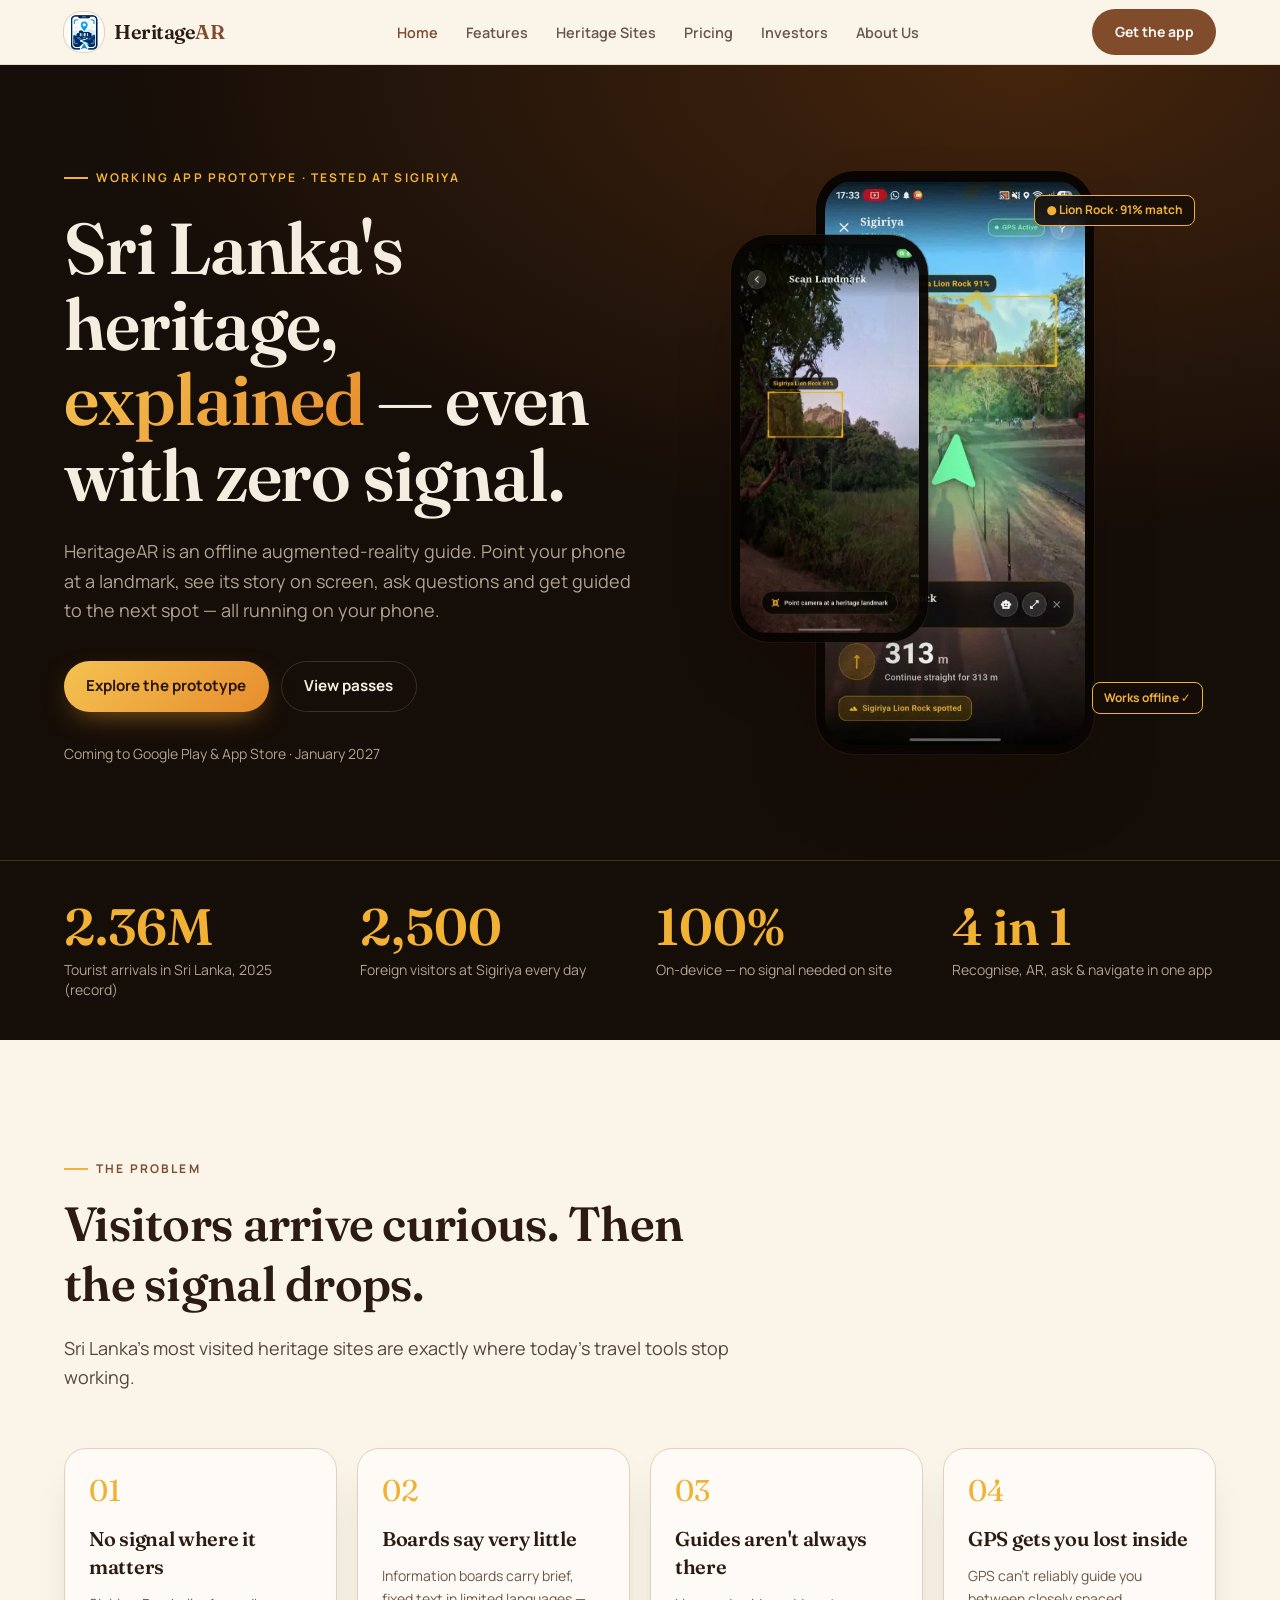
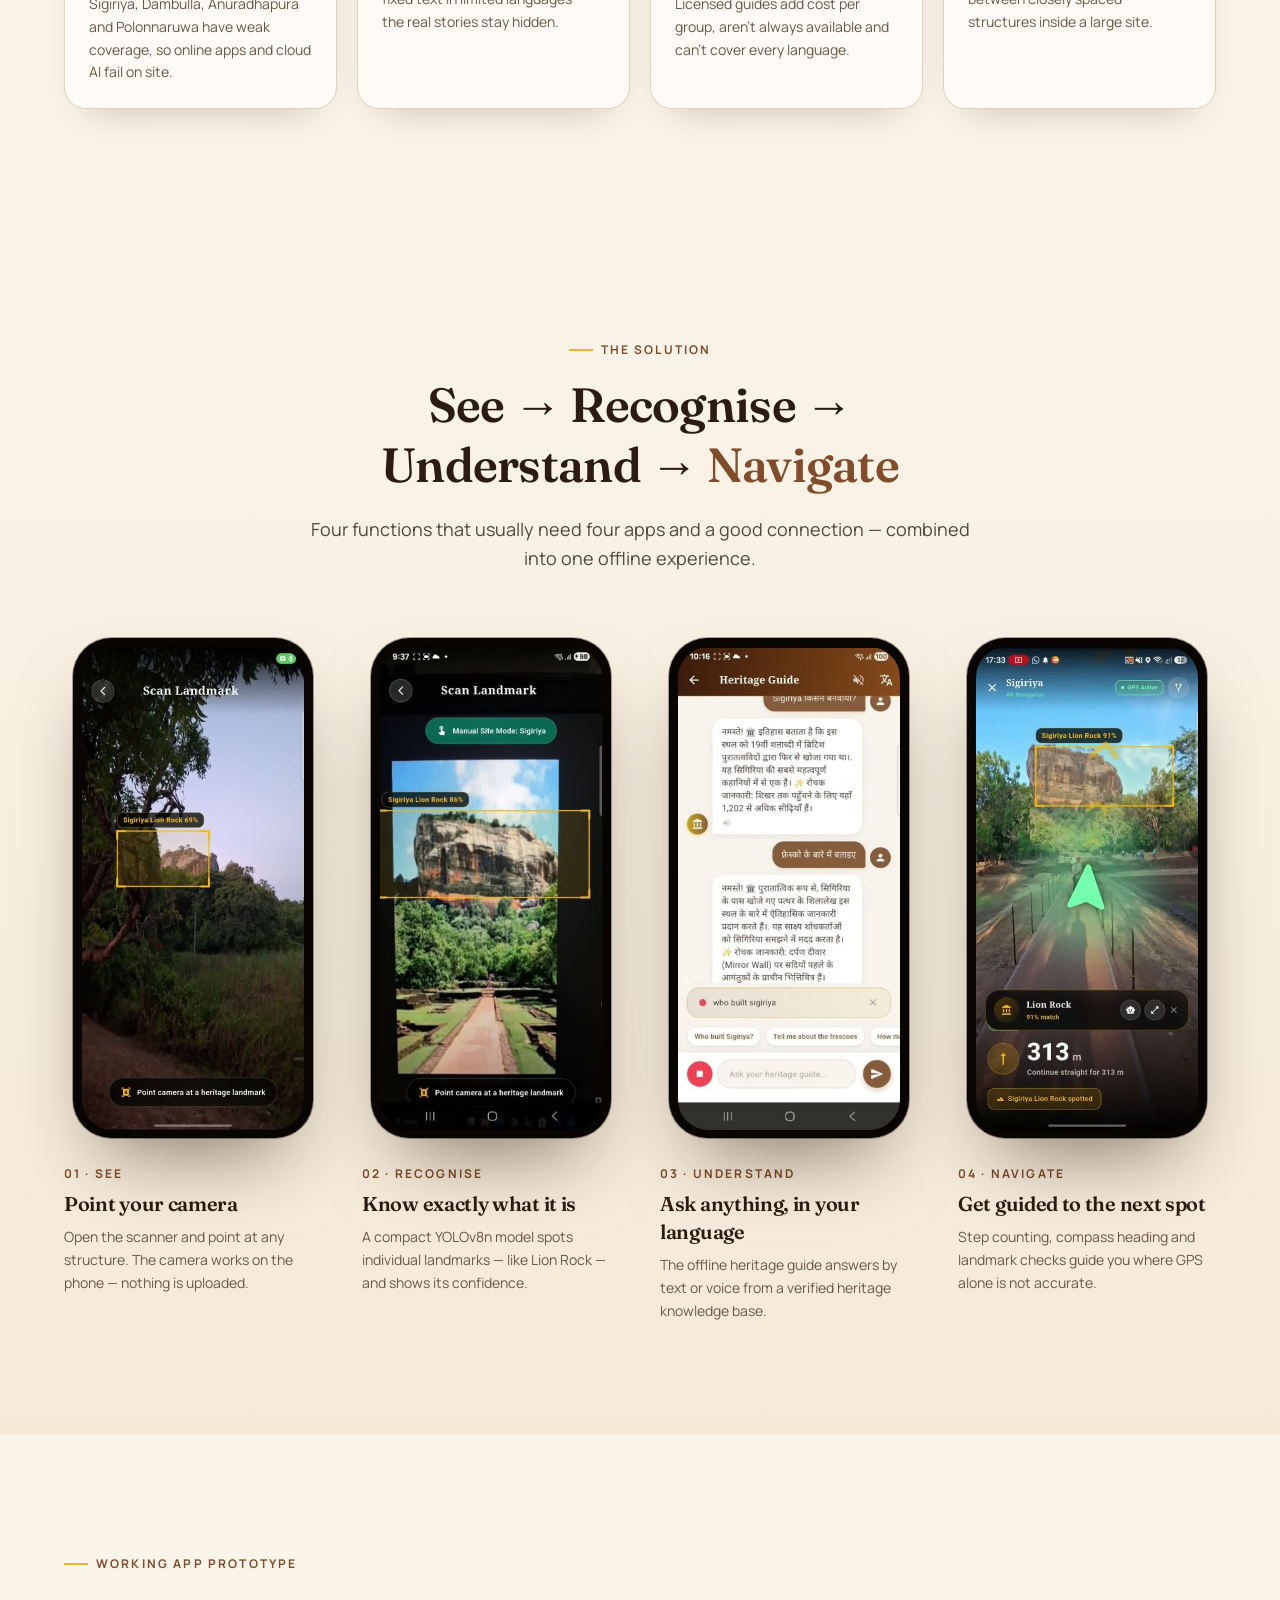
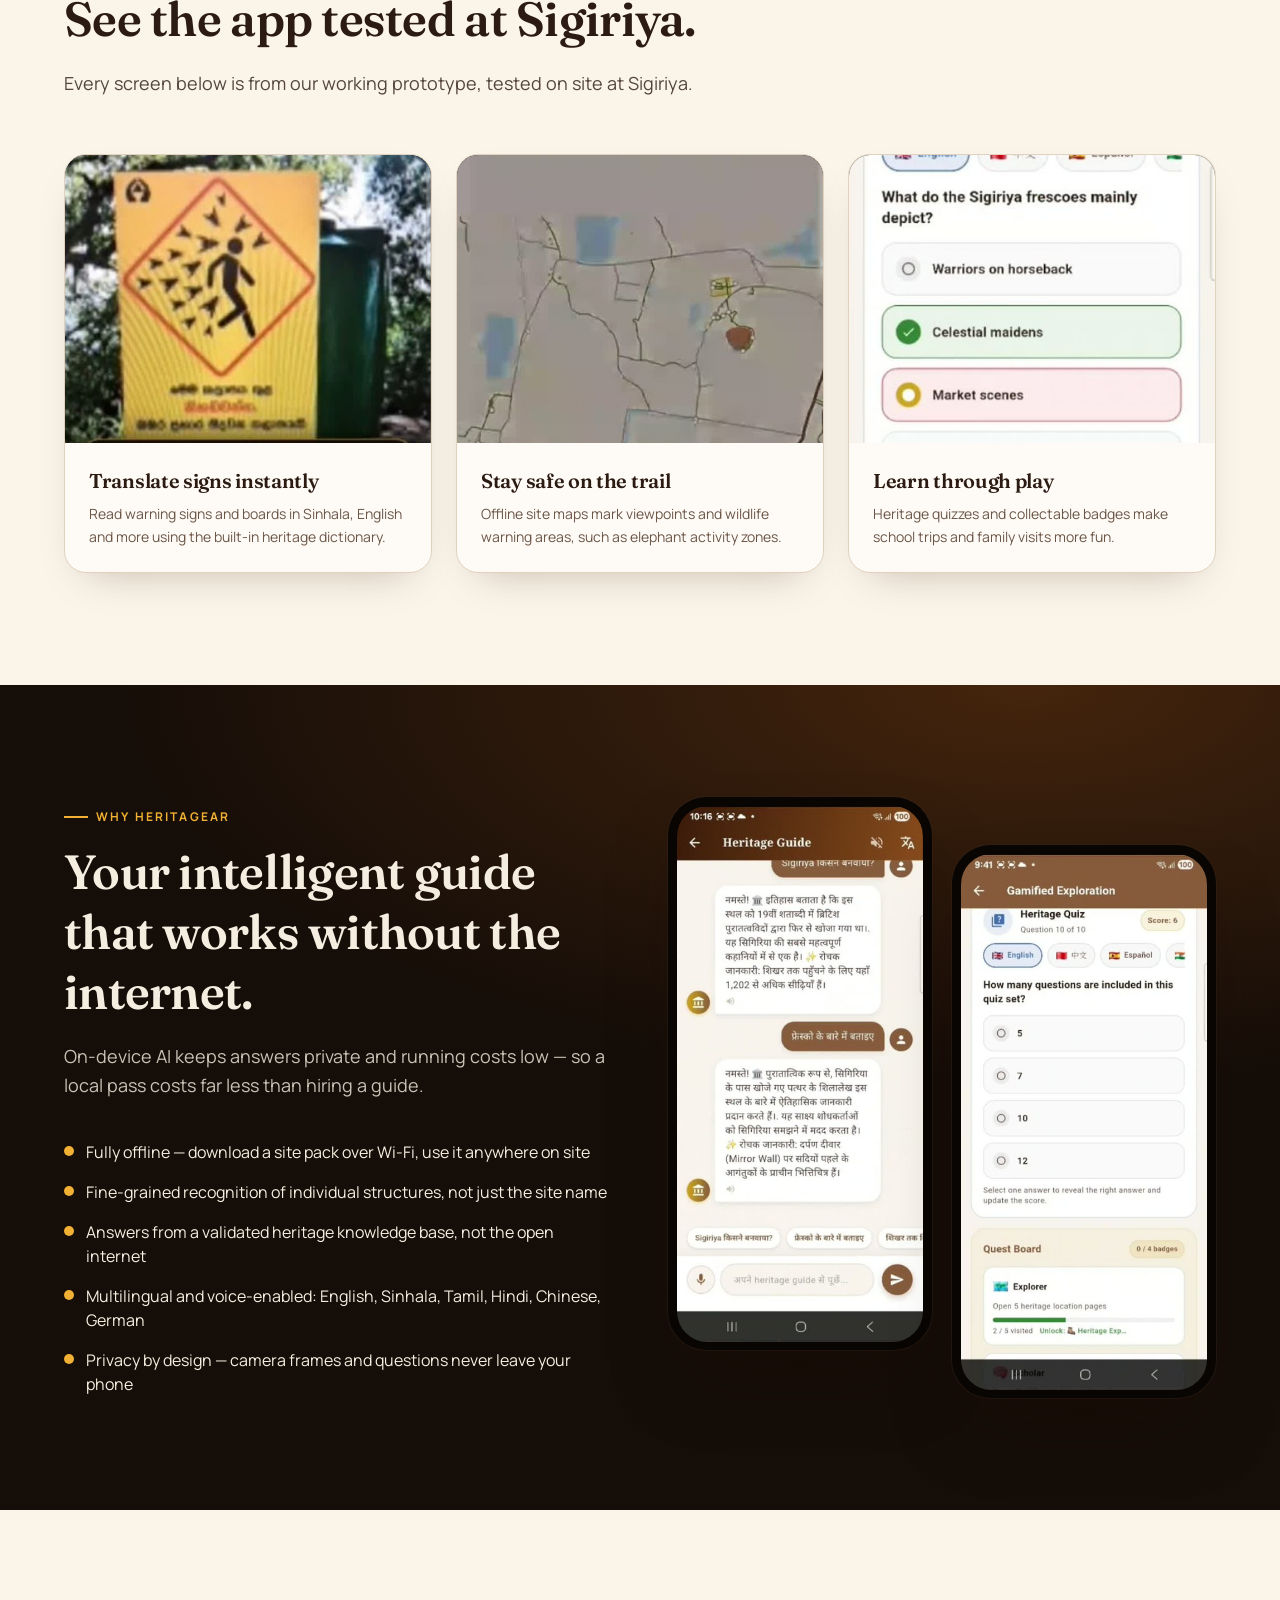
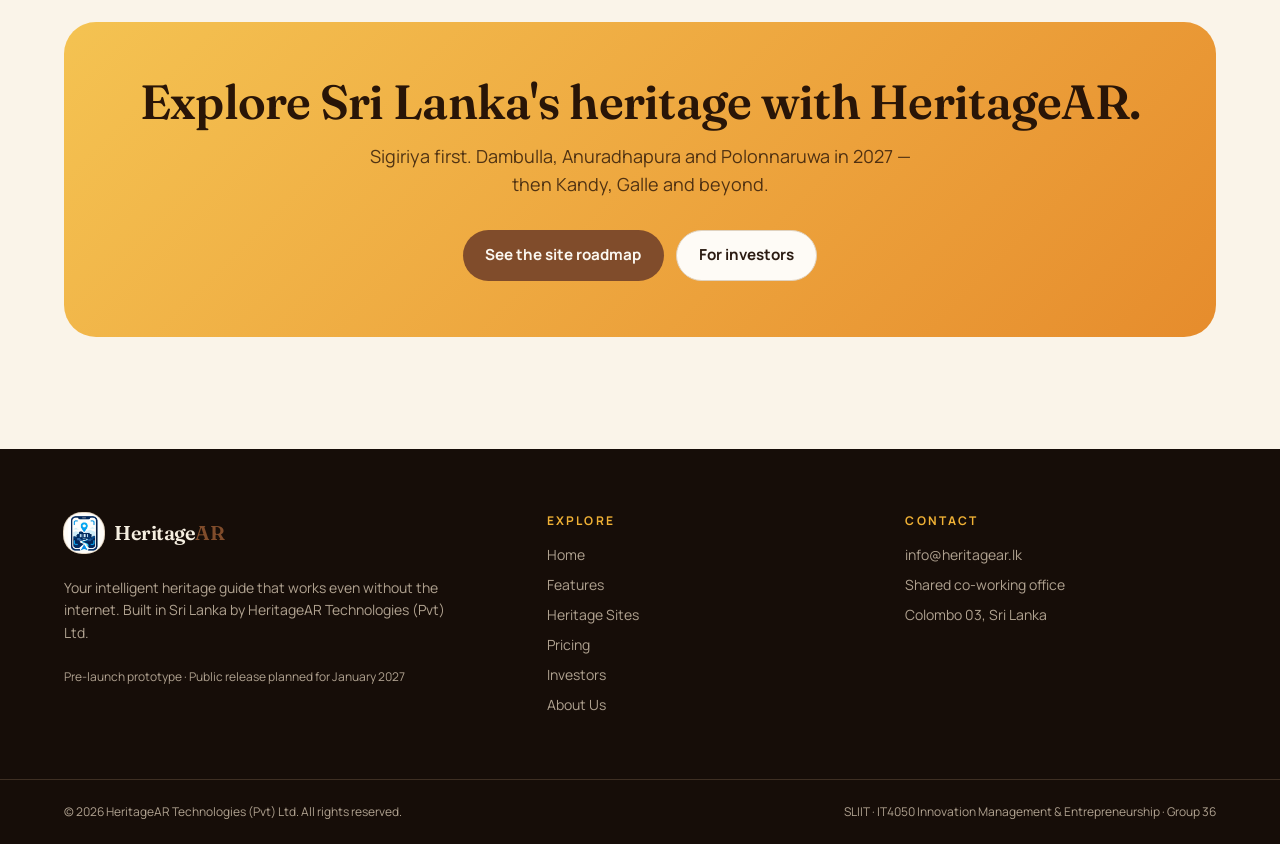
==== commit 2e20a576: "initial update" ====
--- a/index.html
+++ b/index.html
@@ -13,5 +13,5 @@
 </head>
 <body>
 <div class="flex min-h-screen flex-col" data-tsd-source="/src/routes/__root.tsx:136:7"><header class="sticky top-0 z-50 border-b border-border/70 bg-background/85 backdrop-blur-md" data-tsd-source="/src/components/site/SiteHeader.tsx:28:5"><nav aria-label="Primary" class="container-site flex h-16 items-center justify-between gap-6" data-tsd-source="/src/components/site/SiteHeader.tsx:29:7"><a class="inline-flex items-center gap-2.5 active" aria-label="HeritageAR home" data-tsd-source="/src/components/site/SiteHeader.tsx:15:5" href="index.html" data-status="active" aria-current="page"><span class="grid h-10 w-10 place-items-center overflow-hidden rounded-xl bg-card ring-1 ring-border" data-tsd-source="/src/components/site/SiteHeader.tsx:16:7"><img src="images/heritagear-logo-icon.png" alt="" class="h-9 w-9 object-contain" data-tsd-source="/src/components/site/SiteHeader.tsx:17:9"></span><span class="font-display text-xl font-semibold tracking-tight" data-tsd-source="/src/components/site/SiteHeader.tsx:19:7">Heritage<span class="text-primary" data-tsd-source="/src/components/site/SiteHeader.tsx:20:17">AR</span></span></a><ul class="hidden items-center gap-7 lg:flex" data-tsd-source="/src/components/site/SiteHeader.tsx:31:9"><li data-tsd-source="/src/components/site/SiteHeader.tsx:33:13"><a class="nav-link nav-link active" data-tsd-source="/src/components/site/SiteHeader.tsx:34:15" href="index.html" data-status="active" aria-current="page">Home</a></li><li data-tsd-source="/src/components/site/SiteHeader.tsx:33:13"><a class="nav-link" data-tsd-source="/src/components/site/SiteHeader.tsx:34:15" href="features.html">Features</a></li><li data-tsd-source="/src/components/site/SiteHeader.tsx:33:13"><a class="nav-link" data-tsd-source="/src/components/site/SiteHeader.tsx:34:15" href="sites.html">Heritage Sites</a></li><li data-tsd-source="/src/components/site/SiteHeader.tsx:33:13"><a class="nav-link" data-tsd-source="/src/components/site/SiteHeader.tsx:34:15" href="pricing.html">Pricing</a></li><li data-tsd-source="/src/components/site/SiteHeader.tsx:33:13"><a class="nav-link" data-tsd-source="/src/components/site/SiteHeader.tsx:34:15" href="investors.html">Investors</a></li><li data-tsd-source="/src/components/site/SiteHeader.tsx:33:13"><a class="nav-link" data-tsd-source="/src/components/site/SiteHeader.tsx:34:15" href="about.html">About Us</a></li></ul><div class="hidden lg:block" data-tsd-source="/src/components/site/SiteHeader.tsx:45:9"><a class="btn btn-primary text-sm" data-tsd-source="/src/components/site/SiteHeader.tsx:46:11" href="pricing.html">Get the app</a></div><details class="mobile-nav relative lg:hidden" data-tsd-source="/src/components/site/SiteHeader.tsx:50:9"><summary class="btn btn-outline px-4 py-2 text-sm" aria-label="Open menu" data-tsd-source="/src/components/site/SiteHeader.tsx:51:11">Menu</summary><ul class="card-heritage absolute right-0 mt-3 w-56 p-2" data-tsd-source="/src/components/site/SiteHeader.tsx:54:11"><li data-tsd-source="/src/components/site/SiteHeader.tsx:56:15"><a class="block rounded-lg px-3 py-2.5 text-sm font-semibold hover:bg-muted active" data-tsd-source="/src/components/site/SiteHeader.tsx:57:17" href="index.html" data-status="active" aria-current="page">Home</a></li><li data-tsd-source="/src/components/site/SiteHeader.tsx:56:15"><a class="block rounded-lg px-3 py-2.5 text-sm font-semibold hover:bg-muted" data-tsd-source="/src/components/site/SiteHeader.tsx:57:17" href="features.html">Features</a></li><li data-tsd-source="/src/components/site/SiteHeader.tsx:56:15"><a class="block rounded-lg px-3 py-2.5 text-sm font-semibold hover:bg-muted" data-tsd-source="/src/components/site/SiteHeader.tsx:57:17" href="sites.html">Heritage Sites</a></li><li data-tsd-source="/src/components/site/SiteHeader.tsx:56:15"><a class="block rounded-lg px-3 py-2.5 text-sm font-semibold hover:bg-muted" data-tsd-source="/src/components/site/SiteHeader.tsx:57:17" href="pricing.html">Pricing</a></li><li data-tsd-source="/src/components/site/SiteHeader.tsx:56:15"><a class="block rounded-lg px-3 py-2.5 text-sm font-semibold hover:bg-muted" data-tsd-source="/src/components/site/SiteHeader.tsx:57:17" href="investors.html">Investors</a></li><li data-tsd-source="/src/components/site/SiteHeader.tsx:56:15"><a class="block rounded-lg px-3 py-2.5 text-sm font-semibold hover:bg-muted" data-tsd-source="/src/components/site/SiteHeader.tsx:57:17" href="about.html">About Us</a></li></ul></details></nav></header><main id="main" class="flex-1" data-tsd-source="/src/routes/__root.tsx:138:9"><!--$--><section class="on-night bg-night-glow relative overflow-hidden" data-tsd-source="/src/routes/index.tsx:114:7"><div class="container-site grid items-center gap-14 py-16 md:py-24 lg:grid-cols-[1.1fr_1fr]" data-tsd-source="/src/routes/index.tsx:115:9"><div class="rise" data-tsd-source="/src/routes/index.tsx:116:11"><span class="eyebrow" data-tsd-source="/src/routes/index.tsx:117:13">Working app prototype · tested at Sigiriya</span><h1 class="mt-6 text-4xl font-semibold leading-[1.05] md:text-6xl lg:text-7xl" data-tsd-source="/src/routes/index.tsx:118:13">Sri Lanka's heritage, <span class="text-lamp" data-tsd-source="/src/routes/index.tsx:119:37">explained</span> — even with zero signal.</h1><p class="mt-6 max-w-xl text-lg leading-relaxed text-night-muted" data-tsd-source="/src/routes/index.tsx:122:13">HeritageAR is an offline augmented-reality guide. Point your phone at a landmark, see its story on screen, ask questions and get guided to the next spot — all running on your phone.</p><div class="mt-9 flex flex-wrap gap-3" data-tsd-source="/src/routes/index.tsx:127:13"><a class="btn btn-lamp" data-tsd-source="/src/routes/index.tsx:128:15" href="#prototype">Explore the prototype</a><a class="btn btn-ghost-night" data-tsd-source="/src/routes/index.tsx:131:15" href="pricing.html">View passes</a></div><p class="mt-8 text-sm text-night-muted" data-tsd-source="/src/routes/index.tsx:135:13">Coming to Google Play &amp; App Store · January 2027</p></div><div class="relative mx-auto flex w-full max-w-md justify-center" data-tsd-source="/src/routes/index.tsx:140:11"><div class="phone float-slow w-[62%]" data-tsd-source="/src/components/site/PhoneFrame.tsx:15:5"><img src="images/heritagear-ar-navigation.jpg" alt="HeritageAR AR navigation at Sigiriya" loading="lazy" data-tsd-source="/src/components/site/PhoneFrame.tsx:16:7"></div><div class="phone float-slower absolute -left-2 top-16 w-[44%] opacity-95 sm:left-0" data-tsd-source="/src/components/site/PhoneFrame.tsx:15:5"><img src="images/heritagear-scan-sigiriya.jpg" alt="HeritageAR landmark scanner" loading="lazy" data-tsd-source="/src/components/site/PhoneFrame.tsx:16:7"></div><span class="ar-tag absolute right-0 top-6 sm:-right-4" data-tsd-source="/src/routes/index.tsx:151:13">● Lion Rock · 91% match</span><span class="ar-tag absolute bottom-10 right-2 sm:-right-6" data-tsd-source="/src/routes/index.tsx:152:13">Works offline ✓</span></div></div><div class="border-t border-night-border" data-tsd-source="/src/routes/index.tsx:156:9"><dl class="container-site grid grid-cols-2 gap-8 py-10 md:grid-cols-4" data-tsd-source="/src/routes/index.tsx:157:11"><div data-tsd-source="/src/routes/index.tsx:159:15"><dt class="stat-number text-gold" data-tsd-source="/src/routes/index.tsx:160:17">2.36M</dt><dd class="mt-2 text-sm text-night-muted" data-tsd-source="/src/routes/index.tsx:161:17">Tourist arrivals in Sri Lanka, 2025 (record)</dd></div><div data-tsd-source="/src/routes/index.tsx:159:15"><dt class="stat-number text-gold" data-tsd-source="/src/routes/index.tsx:160:17">2,500</dt><dd class="mt-2 text-sm text-night-muted" data-tsd-source="/src/routes/index.tsx:161:17">Foreign visitors at Sigiriya every day</dd></div><div data-tsd-source="/src/routes/index.tsx:159:15"><dt class="stat-number text-gold" data-tsd-source="/src/routes/index.tsx:160:17">100%</dt><dd class="mt-2 text-sm text-night-muted" data-tsd-source="/src/routes/index.tsx:161:17">On-device — no signal needed on site</dd></div><div data-tsd-source="/src/routes/index.tsx:159:15"><dt class="stat-number text-gold" data-tsd-source="/src/routes/index.tsx:160:17">4 in 1</dt><dd class="mt-2 text-sm text-night-muted" data-tsd-source="/src/routes/index.tsx:161:17">Recognise, AR, ask &amp; navigate in one app</dd></div></dl></div></section><section class="section" data-tsd-source="/src/routes/index.tsx:169:7"><div class="container-site" data-tsd-source="/src/routes/index.tsx:170:9"><div class="max-w-2xl" data-tsd-source="/src/components/site/SectionHeading.tsx:15:5"><span class="eyebrow" data-tsd-source="/src/components/site/SectionHeading.tsx:16:7">The problem</span><h2 class="mt-4 text-3xl font-semibold leading-tight md:text-5xl" data-tsd-source="/src/components/site/SectionHeading.tsx:17:7">Visitors arrive curious. Then the signal drops.</h2><p class="mt-5 text-lg leading-relaxed opacity-80" data-tsd-source="/src/components/site/SectionHeading.tsx:18:20">Sri Lanka's most visited heritage sites are exactly where today's travel tools stop working.</p></div><div class="mt-14 grid gap-5 sm:grid-cols-2 lg:grid-cols-4" data-tsd-source="/src/routes/index.tsx:175:11"><article class="card-heritage p-6" data-tsd-source="/src/routes/index.tsx:177:15"><span class="font-display text-3xl text-gold" data-tsd-source="/src/routes/index.tsx:178:17">0<!-- -->1</span><h3 class="mt-4 text-xl font-semibold" data-tsd-source="/src/routes/index.tsx:179:17">No signal where it matters</h3><p class="mt-3 text-sm leading-relaxed text-muted-foreground" data-tsd-source="/src/routes/index.tsx:180:17">Sigiriya, Dambulla, Anuradhapura and Polonnaruwa have weak coverage, so online apps and cloud AI fail on site.</p></article><article class="card-heritage p-6" data-tsd-source="/src/routes/index.tsx:177:15"><span class="font-display text-3xl text-gold" data-tsd-source="/src/routes/index.tsx:178:17">0<!-- -->2</span><h3 class="mt-4 text-xl font-semibold" data-tsd-source="/src/routes/index.tsx:179:17">Boards say very little</h3><p class="mt-3 text-sm leading-relaxed text-muted-foreground" data-tsd-source="/src/routes/index.tsx:180:17">Information boards carry brief, fixed text in limited languages — the real stories stay hidden.</p></article><article class="card-heritage p-6" data-tsd-source="/src/routes/index.tsx:177:15"><span class="font-display text-3xl text-gold" data-tsd-source="/src/routes/index.tsx:178:17">0<!-- -->3</span><h3 class="mt-4 text-xl font-semibold" data-tsd-source="/src/routes/index.tsx:179:17">Guides aren't always there</h3><p class="mt-3 text-sm leading-relaxed text-muted-foreground" data-tsd-source="/src/routes/index.tsx:180:17">Licensed guides add cost per group, aren't always available and can't cover every language.</p></article><article class="card-heritage p-6" data-tsd-source="/src/routes/index.tsx:177:15"><span class="font-display text-3xl text-gold" data-tsd-source="/src/routes/index.tsx:178:17">0<!-- -->4</span><h3 class="mt-4 text-xl font-semibold" data-tsd-source="/src/routes/index.tsx:179:17">GPS gets you lost inside</h3><p class="mt-3 text-sm leading-relaxed text-muted-foreground" data-tsd-source="/src/routes/index.tsx:180:17">GPS can't reliably guide you between closely spaced structures inside a large site.</p></article></div></div></section><section class="section bg-paper" data-tsd-source="/src/routes/index.tsx:188:7"><div class="container-site" data-tsd-source="/src/routes/index.tsx:189:9"><div class="mx-auto max-w-2xl text-center" data-tsd-source="/src/components/site/SectionHeading.tsx:15:5"><span class="eyebrow" data-tsd-source="/src/components/site/SectionHeading.tsx:16:7">The solution</span><h2 class="mt-4 text-3xl font-semibold leading-tight md:text-5xl" data-tsd-source="/src/components/site/SectionHeading.tsx:17:7">See → Recognise → Understand → <span class="text-primary">Navigate</span></h2><p class="mt-5 text-lg leading-relaxed opacity-80" data-tsd-source="/src/components/site/SectionHeading.tsx:18:20">Four functions that usually need four apps and a good connection — combined into one offline experience.</p></div><div class="mt-16 grid gap-10 sm:grid-cols-2 lg:grid-cols-4" data-tsd-source="/src/routes/index.tsx:203:11"><article class="flex flex-col" data-tsd-source="/src/routes/index.tsx:205:15"><div class="phone mx-auto w-full max-w-[15rem]" data-tsd-source="/src/components/site/PhoneFrame.tsx:15:5"><img src="images/heritagear-scan-sigiriya.jpg" alt="HeritageAR Scan Landmark screen pointing at Sigiriya" loading="lazy" data-tsd-source="/src/components/site/PhoneFrame.tsx:16:7"></div><div class="mt-7" data-tsd-source="/src/routes/index.tsx:207:17"><p class="text-xs font-bold uppercase tracking-[0.18em] text-primary" data-tsd-source="/src/routes/index.tsx:208:19">01<!-- --> · <!-- -->See</p><h3 class="mt-2 text-xl font-semibold" data-tsd-source="/src/routes/index.tsx:211:19">Point your camera</h3><p class="mt-2 text-sm leading-relaxed text-muted-foreground" data-tsd-source="/src/routes/index.tsx:212:19">Open the scanner and point at any structure. The camera works on the phone — nothing is uploaded.</p></div></article><article class="flex flex-col" data-tsd-source="/src/routes/index.tsx:205:15"><div class="phone mx-auto w-full max-w-[15rem]" data-tsd-source="/src/components/site/PhoneFrame.tsx:15:5"><img src="images/heritagear-scan-manual.jpg" alt="Sigiriya Lion Rock detected with 86% confidence" loading="lazy" data-tsd-source="/src/components/site/PhoneFrame.tsx:16:7"></div><div class="mt-7" data-tsd-source="/src/routes/index.tsx:207:17"><p class="text-xs font-bold uppercase tracking-[0.18em] text-primary" data-tsd-source="/src/routes/index.tsx:208:19">02<!-- --> · <!-- -->Recognise</p><h3 class="mt-2 text-xl font-semibold" data-tsd-source="/src/routes/index.tsx:211:19">Know exactly what it is</h3><p class="mt-2 text-sm leading-relaxed text-muted-foreground" data-tsd-source="/src/routes/index.tsx:212:19">A compact YOLOv8n model spots individual landmarks — like Lion Rock — and shows its confidence.</p></div></article><article class="flex flex-col" data-tsd-source="/src/routes/index.tsx:205:15"><div class="phone mx-auto w-full max-w-[15rem]" data-tsd-source="/src/components/site/PhoneFrame.tsx:15:5"><img src="images/heritagear-guide-chat-voice.jpg" alt="Heritage Guide chat answering who built Sigiriya" loading="lazy" data-tsd-source="/src/components/site/PhoneFrame.tsx:16:7"></div><div class="mt-7" data-tsd-source="/src/routes/index.tsx:207:17"><p class="text-xs font-bold uppercase tracking-[0.18em] text-primary" data-tsd-source="/src/routes/index.tsx:208:19">03<!-- --> · <!-- -->Understand</p><h3 class="mt-2 text-xl font-semibold" data-tsd-source="/src/routes/index.tsx:211:19">Ask anything, in your language</h3><p class="mt-2 text-sm leading-relaxed text-muted-foreground" data-tsd-source="/src/routes/index.tsx:212:19">The offline heritage guide answers by text or voice from a verified heritage knowledge base.</p></div></article><article class="flex flex-col" data-tsd-source="/src/routes/index.tsx:205:15"><div class="phone mx-auto w-full max-w-[15rem]" data-tsd-source="/src/components/site/PhoneFrame.tsx:15:5"><img src="images/heritagear-ar-navigation.jpg" alt="AR navigation arrow guiding to Lion Rock, 313 m ahead" loading="lazy" data-tsd-source="/src/components/site/PhoneFrame.tsx:16:7"></div><div class="mt-7" data-tsd-source="/src/routes/index.tsx:207:17"><p class="text-xs font-bold uppercase tracking-[0.18em] text-primary" data-tsd-source="/src/routes/index.tsx:208:19">04<!-- --> · <!-- -->Navigate</p><h3 class="mt-2 text-xl font-semibold" data-tsd-source="/src/routes/index.tsx:211:19">Get guided to the next spot</h3><p class="mt-2 text-sm leading-relaxed text-muted-foreground" data-tsd-source="/src/routes/index.tsx:212:19">Step counting, compass heading and landmark checks guide you where GPS alone is not accurate.</p></div></article></div></div></section><section class="section" data-tsd-source="/src/routes/index.tsx:221:7"><div class="container-site" data-tsd-source="/src/routes/index.tsx:222:9"><div class="max-w-2xl" data-tsd-source="/src/components/site/SectionHeading.tsx:15:5"><span id="prototype" class="eyebrow" data-tsd-source="/src/components/site/SectionHeading.tsx:16:7">Working app prototype</span><h2 class="mt-4 text-3xl font-semibold leading-tight md:text-5xl" data-tsd-source="/src/components/site/SectionHeading.tsx:17:7">See the app tested at Sigiriya.</h2><p class="mt-5 text-lg leading-relaxed opacity-80" data-tsd-source="/src/components/site/SectionHeading.tsx:18:20">Every screen below is from our working prototype, tested on site at Sigiriya.</p></div><div class="mt-14 grid gap-6 md:grid-cols-3" data-tsd-source="/src/routes/index.tsx:226:11"><article class="card-heritage overflow-hidden" data-tsd-source="/src/routes/index.tsx:228:15"><div class="h-72 overflow-hidden bg-night" data-tsd-source="/src/routes/index.tsx:229:17"><img src="images/heritagear-sign-translate.jpg" alt="Translating a wasp attack warning sign to Sinhala" loading="lazy" class="h-full w-full object-cover object-[center_30%]" data-tsd-source="/src/routes/index.tsx:230:19"></div><div class="p-6" data-tsd-source="/src/routes/index.tsx:237:17"><h3 class="text-xl font-semibold" data-tsd-source="/src/routes/index.tsx:238:19">Translate signs instantly</h3><p class="mt-2 text-sm leading-relaxed text-muted-foreground" data-tsd-source="/src/routes/index.tsx:239:19">Read warning signs and boards in Sinhala, English and more using the built-in heritage dictionary.</p></div></article><article class="card-heritage overflow-hidden" data-tsd-source="/src/routes/index.tsx:228:15"><div class="h-72 overflow-hidden bg-night" data-tsd-source="/src/routes/index.tsx:229:17"><img src="images/heritagear-wildlife-map.jpg" alt="Sigiriya map with elephant warning areas" loading="lazy" class="h-full w-full object-cover object-[center_30%]" data-tsd-source="/src/routes/index.tsx:230:19"></div><div class="p-6" data-tsd-source="/src/routes/index.tsx:237:17"><h3 class="text-xl font-semibold" data-tsd-source="/src/routes/index.tsx:238:19">Stay safe on the trail</h3><p class="mt-2 text-sm leading-relaxed text-muted-foreground" data-tsd-source="/src/routes/index.tsx:239:19">Offline site maps mark viewpoints and wildlife warning areas, such as elephant activity zones.</p></div></article><article class="card-heritage overflow-hidden" data-tsd-source="/src/routes/index.tsx:228:15"><div class="h-72 overflow-hidden bg-night" data-tsd-source="/src/routes/index.tsx:229:17"><img src="images/heritagear-quiz-answer.jpg" alt="Heritage quiz about the Sigiriya frescoes" loading="lazy" class="h-full w-full object-cover object-[center_30%]" data-tsd-source="/src/routes/index.tsx:230:19"></div><div class="p-6" data-tsd-source="/src/routes/index.tsx:237:17"><h3 class="text-xl font-semibold" data-tsd-source="/src/routes/index.tsx:238:19">Learn through play</h3><p class="mt-2 text-sm leading-relaxed text-muted-foreground" data-tsd-source="/src/routes/index.tsx:239:19">Heritage quizzes and collectable badges make school trips and family visits more fun.</p></div></article></div></div></section><section class="section on-night bg-night-glow" data-tsd-source="/src/routes/index.tsx:248:7"><div class="container-site grid items-center gap-14 lg:grid-cols-2" data-tsd-source="/src/routes/index.tsx:249:9"><div data-tsd-source="/src/routes/index.tsx:250:11"><div class="max-w-2xl" data-tsd-source="/src/components/site/SectionHeading.tsx:15:5"><span class="eyebrow" data-tsd-source="/src/components/site/SectionHeading.tsx:16:7">Why HeritageAR</span><h2 class="mt-4 text-3xl font-semibold leading-tight md:text-5xl" data-tsd-source="/src/components/site/SectionHeading.tsx:17:7">Your intelligent guide that works without the internet.</h2><p class="mt-5 text-lg leading-relaxed opacity-80" data-tsd-source="/src/components/site/SectionHeading.tsx:18:20">On-device AI keeps answers private and running costs low — so a local pass costs far less than hiring a guide.</p></div><ul class="mt-10 space-y-4" data-tsd-source="/src/routes/index.tsx:255:13"><li class="flex gap-3 text-night-foreground" data-tsd-source="/src/routes/index.tsx:263:17"><span class="mt-1.5 h-2.5 w-2.5 shrink-0 rounded-full bg-gold" data-tsd-source="/src/routes/index.tsx:264:19"></span><span data-tsd-source="/src/routes/index.tsx:265:19">Fully offline — download a site pack over Wi-Fi, use it anywhere on site</span></li><li class="flex gap-3 text-night-foreground" data-tsd-source="/src/routes/index.tsx:263:17"><span class="mt-1.5 h-2.5 w-2.5 shrink-0 rounded-full bg-gold" data-tsd-source="/src/routes/index.tsx:264:19"></span><span data-tsd-source="/src/routes/index.tsx:265:19">Fine-grained recognition of individual structures, not just the site name</span></li><li class="flex gap-3 text-night-foreground" data-tsd-source="/src/routes/index.tsx:263:17"><span class="mt-1.5 h-2.5 w-2.5 shrink-0 rounded-full bg-gold" data-tsd-source="/src/routes/index.tsx:264:19"></span><span data-tsd-source="/src/routes/index.tsx:265:19">Answers from a validated heritage knowledge base, not the open internet</span></li><li class="flex gap-3 text-night-foreground" data-tsd-source="/src/routes/index.tsx:263:17"><span class="mt-1.5 h-2.5 w-2.5 shrink-0 rounded-full bg-gold" data-tsd-source="/src/routes/index.tsx:264:19"></span><span data-tsd-source="/src/routes/index.tsx:265:19">Multilingual and voice-enabled: English, Sinhala, Tamil, Hindi, Chinese, German</span></li><li class="flex gap-3 text-night-foreground" data-tsd-source="/src/routes/index.tsx:263:17"><span class="mt-1.5 h-2.5 w-2.5 shrink-0 rounded-full bg-gold" data-tsd-source="/src/routes/index.tsx:264:19"></span><span data-tsd-source="/src/routes/index.tsx:265:19">Privacy by design — camera frames and questions never leave your phone</span></li></ul></div><div class="grid grid-cols-2 items-start gap-5" data-tsd-source="/src/routes/index.tsx:270:11"><div class="phone " data-tsd-source="/src/components/site/PhoneFrame.tsx:15:5"><img src="images/heritagear-guide-chat-hindi.jpg" alt="Heritage Guide answering in Hindi" loading="lazy" data-tsd-source="/src/components/site/PhoneFrame.tsx:16:7"></div><div class="phone mt-12" data-tsd-source="/src/components/site/PhoneFrame.tsx:15:5"><img src="images/heritagear-quiz-quest.jpg" alt="Quest board with explorer badge progress" loading="lazy" data-tsd-source="/src/components/site/PhoneFrame.tsx:16:7"></div></div></div></section><section class="section" data-tsd-source="/src/routes/index.tsx:282:7"><div class="container-site" data-tsd-source="/src/routes/index.tsx:283:9"><div class="bg-lamp rounded-[2rem] px-8 py-14 text-center md:px-16" data-tsd-source="/src/routes/index.tsx:284:11"><h2 class="text-3xl font-semibold md:text-5xl" data-tsd-source="/src/routes/index.tsx:285:13">Explore Sri Lanka's heritage with HeritageAR.</h2><p class="mx-auto mt-4 max-w-xl text-lg opacity-80" data-tsd-source="/src/routes/index.tsx:288:13">Sigiriya first. Dambulla, Anuradhapura and Polonnaruwa in 2027 — then Kandy, Galle and beyond.</p><div class="mt-8 flex flex-wrap justify-center gap-3" data-tsd-source="/src/routes/index.tsx:292:13"><a class="btn btn-primary" data-tsd-source="/src/routes/index.tsx:293:15" href="sites.html">See the site roadmap</a><a class="btn btn-outline" data-tsd-source="/src/routes/index.tsx:296:15" href="investors.html">For investors</a></div></div></div></section><!--/$--></main><footer class="on-night bg-night text-night-foreground" data-tsd-source="/src/components/site/SiteFooter.tsx:6:5"><div class="container-site grid gap-12 py-16 md:grid-cols-[1.4fr_1fr_1fr]" data-tsd-source="/src/components/site/SiteFooter.tsx:7:7"><div data-tsd-source="/src/components/site/SiteFooter.tsx:8:9"><a class="inline-flex items-center gap-2.5 active" aria-label="HeritageAR home" data-tsd-source="/src/components/site/SiteHeader.tsx:15:5" href="index.html" data-status="active" aria-current="page"><span class="grid h-10 w-10 place-items-center overflow-hidden rounded-xl bg-card ring-1 ring-border" data-tsd-source="/src/components/site/SiteHeader.tsx:16:7"><img src="images/heritagear-logo-icon.png" alt="" class="h-9 w-9 object-contain" data-tsd-source="/src/components/site/SiteHeader.tsx:17:9"></span><span class="font-display text-xl font-semibold tracking-tight" data-tsd-source="/src/components/site/SiteHeader.tsx:19:7">Heritage<span class="text-primary" data-tsd-source="/src/components/site/SiteHeader.tsx:20:17">AR</span></span></a><p class="mt-5 max-w-sm text-sm leading-relaxed text-night-muted" data-tsd-source="/src/components/site/SiteFooter.tsx:10:11">Your intelligent heritage guide that works even without the internet. Built in Sri Lanka by HeritageAR Technologies (Pvt) Ltd.</p><p class="mt-6 text-xs text-night-muted" data-tsd-source="/src/components/site/SiteFooter.tsx:14:11">Pre-launch prototype · Public release planned for January 2027</p></div><div data-tsd-source="/src/components/site/SiteFooter.tsx:18:9"><h3 class="font-sans text-xs font-bold uppercase tracking-[0.18em] text-gold" data-tsd-source="/src/components/site/SiteFooter.tsx:19:11">Explore</h3><ul class="mt-4 space-y-2.5 text-sm" data-tsd-source="/src/components/site/SiteFooter.tsx:22:11"><li data-tsd-source="/src/components/site/SiteFooter.tsx:24:15"><a class="text-night-muted hover:text-night-foreground active" data-tsd-source="/src/components/site/SiteFooter.tsx:25:17" href="index.html" data-status="active" aria-current="page">Home</a></li><li data-tsd-source="/src/components/site/SiteFooter.tsx:24:15"><a class="text-night-muted hover:text-night-foreground" data-tsd-source="/src/components/site/SiteFooter.tsx:25:17" href="features.html">Features</a></li><li data-tsd-source="/src/components/site/SiteFooter.tsx:24:15"><a class="text-night-muted hover:text-night-foreground" data-tsd-source="/src/components/site/SiteFooter.tsx:25:17" href="sites.html">Heritage Sites</a></li><li data-tsd-source="/src/components/site/SiteFooter.tsx:24:15"><a class="text-night-muted hover:text-night-foreground" data-tsd-source="/src/components/site/SiteFooter.tsx:25:17" href="pricing.html">Pricing</a></li><li data-tsd-source="/src/components/site/SiteFooter.tsx:24:15"><a class="text-night-muted hover:text-night-foreground" data-tsd-source="/src/components/site/SiteFooter.tsx:25:17" href="investors.html">Investors</a></li><li data-tsd-source="/src/components/site/SiteFooter.tsx:24:15"><a class="text-night-muted hover:text-night-foreground" data-tsd-source="/src/components/site/SiteFooter.tsx:25:17" href="about.html">About Us</a></li></ul></div><div data-tsd-source="/src/components/site/SiteFooter.tsx:32:9"><h3 class="font-sans text-xs font-bold uppercase tracking-[0.18em] text-gold" data-tsd-source="/src/components/site/SiteFooter.tsx:33:11">Contact</h3><ul class="mt-4 space-y-2.5 text-sm text-night-muted" data-tsd-source="/src/components/site/SiteFooter.tsx:36:11"><li data-tsd-source="/src/components/site/SiteFooter.tsx:37:13"><a href="mailto:info@heritagear.lk" class="hover:text-night-foreground" data-tsd-source="/src/components/site/SiteFooter.tsx:38:15">info@heritagear.lk</a></li><li data-tsd-source="/src/components/site/SiteFooter.tsx:42:13">Shared co-working office</li><li data-tsd-source="/src/components/site/SiteFooter.tsx:43:13">Colombo 03, Sri Lanka</li></ul></div></div><div class="border-t border-night-border" data-tsd-source="/src/components/site/SiteFooter.tsx:47:7"><div class="container-site flex flex-col gap-2 py-6 text-xs text-night-muted sm:flex-row sm:justify-between" data-tsd-source="/src/components/site/SiteFooter.tsx:48:9"><span data-tsd-source="/src/components/site/SiteFooter.tsx:49:11">© 2026 HeritageAR Technologies (Pvt) Ltd. All rights reserved.</span><span data-tsd-source="/src/components/site/SiteFooter.tsx:50:11">SLIIT · IT4050 Innovation Management &amp; Entrepreneurship · Group 36</span></div></div></footer></div>
-</body>
+<script src="motion.js" defer></script></body>
 </html>
